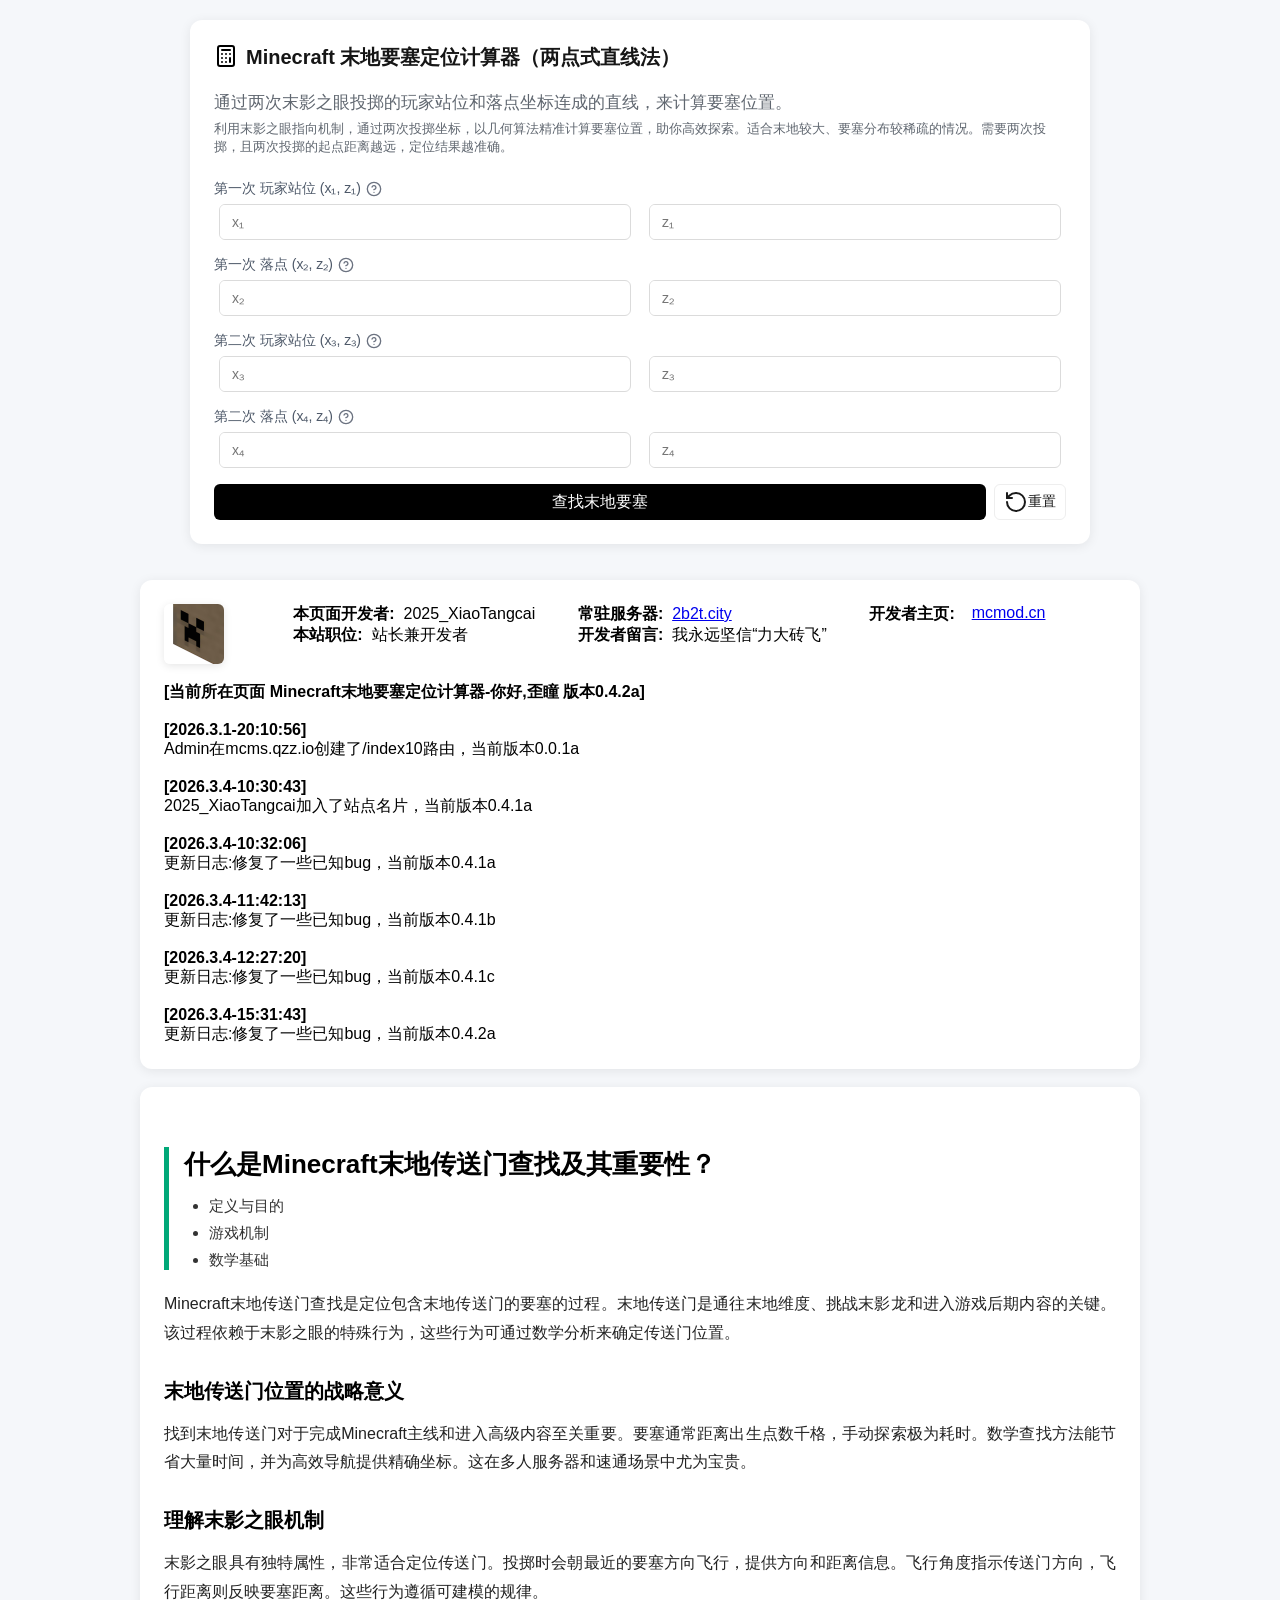
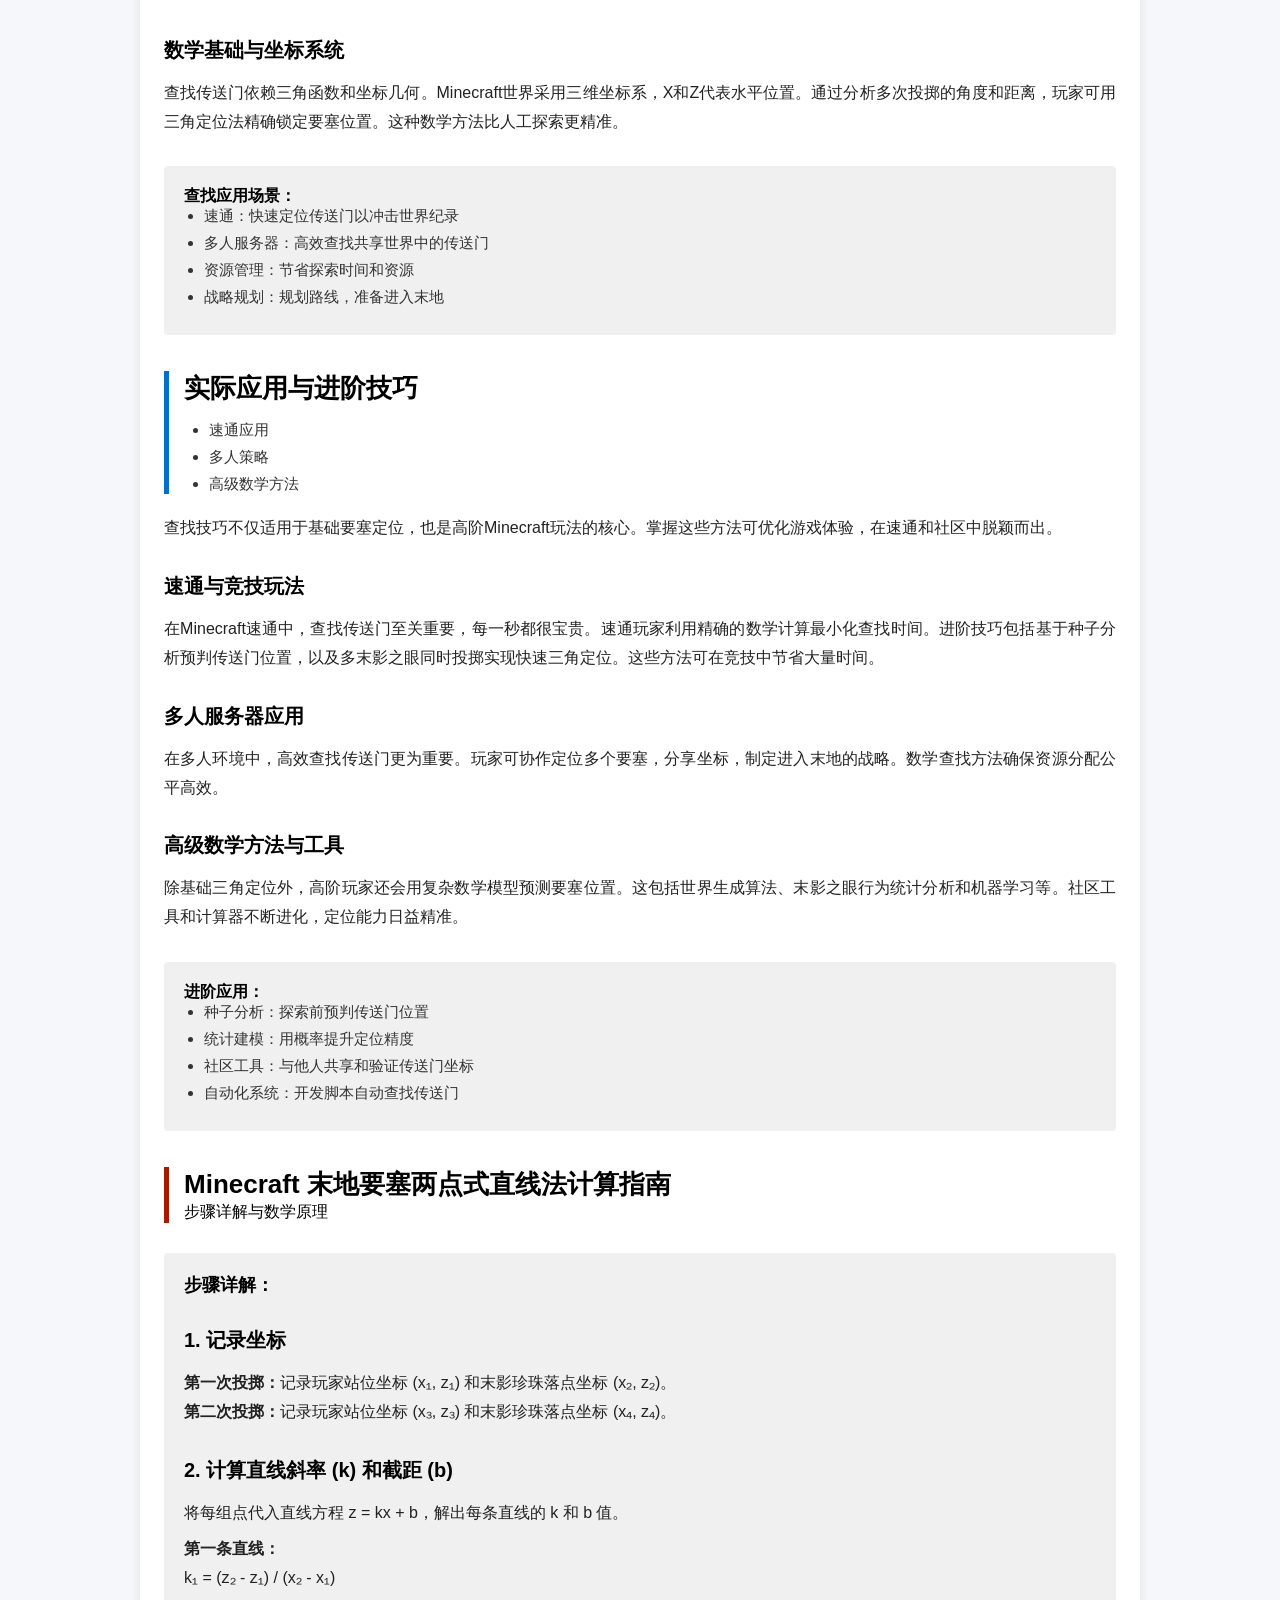
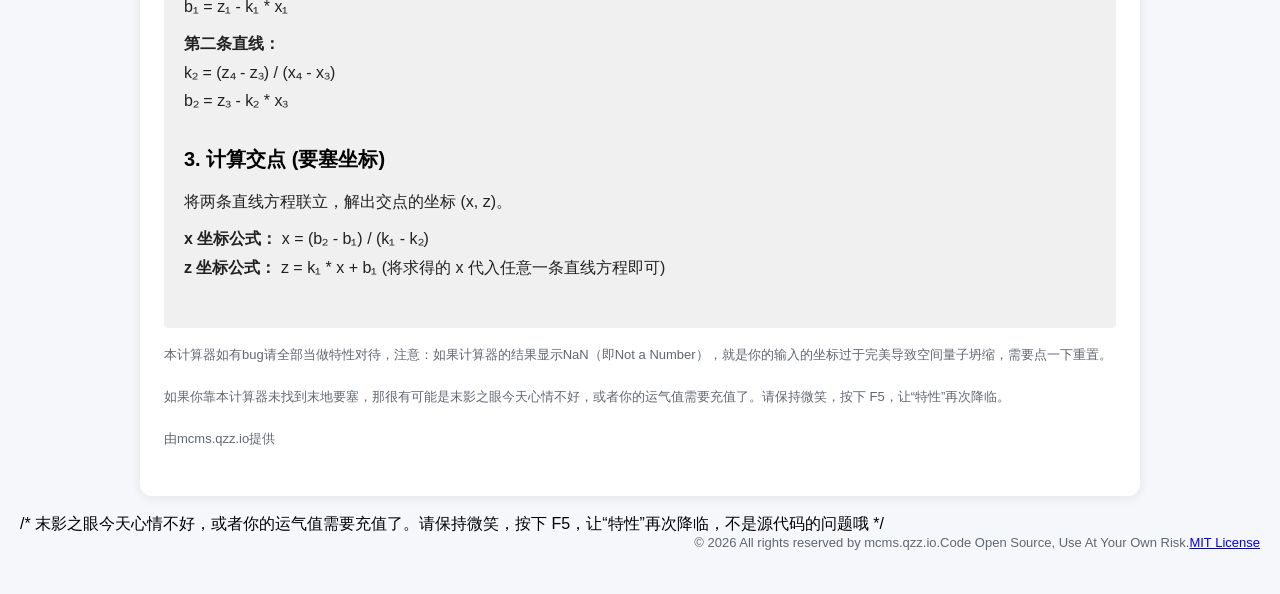
==== index.html @ ae4ef1b6 "Remove right-click prevention script from index.html Removed context menu script and added license l" ====
<!DOCTYPE html>
<html lang="zh-cn">
<meta charset="UTF-8">
<meta name="viewport" content="width=device-width, initial-scale=1.0">
<meta name="keywords" content="歪瞳, minecraft末地传送门查找器, 要塞定位器, 末影之眼计算器, minecraft传送门坐标, 末地传送门坐标, 要塞查找器, minecraft末地, 传送门定位工具, minecraft要塞坐标计算器, 末地传送门坐标计算工具, 末影之眼轨迹计算, minecraft两点定位法, 要塞坐标求解器, 末地传送门交汇点计算, minecraft生存模式找末地传送门, mc如何快速找到要塞, 末地传送门查找技巧, 不用指令找要塞, 末影之眼往地下飞, minecraft要塞定位方法, 末地传送门在哪个方向, minecraft locate指令, minecraft tp指令, 要塞定位指令, 末地传送门指令, minecraft作弊指令, minecraft旁观模式, minecraft在线工具, minecraft网页计算器, minecraft实用工具, minecraft地图工具, minecraft坐标转换器, locate stronghold, minecraft玄学定位, 末影之眼bug">
<meta name="description" content="Minecraft末地要塞定位计算器，利用两次末影珍珠投掷的玩家站位和落点坐标，通过几何算法精准计算要塞位置，助你高效探索。适合末地较大、要塞分布较稀疏的情况。需要两次投掷，且两次投掷的起点距离越远，定位结果越准确。">
<meta name="author" content="mcms.qzz.io">
<title>Minecraft末地要塞定位计算器-你好,歪瞳</title>
<link rel="icon" href="https://www.mcms.qzz.io/mc-end-portal-calculator/favicon.png" type="image/webp">
<style>
    *{box-sizing:border-box;margin:0;padding:0;font-family:"Microsoft Yahei",sans-serif}
    body{background:#f5f7fa;padding:20px;background-size:cover;background-position:center;background-repeat:no-repeat;background-attachment:fixed;}
    .container{max-width:900px;margin:0 auto;background:#ffffff;border-radius:12px;padding:24px;box-shadow:0 2px 12px rgba(0,0,0,.08)}
    .container-2{max-width:1000px;margin:0 auto;background:#ffffff;border-radius:12px;padding:24px;box-shadow:0 2px 12px rgba(0,0,0,.08)}
    .container-3{max-width:1000px;margin:0 auto;background:#ffffff;border-radius:12px;padding:24px;box-shadow:0 2px 12px rgba(0,0,0,.08)}
    h1{font-size:20px;font-weight:600;color:#161616;margin-bottom:20px;text-align:center}
    .text-muted-foreground{color:#606770;font-size:17px;margin-bottom:6px}
    .text-muted-GGbeng{color:#606770;font-size:13px;margin-bottom:24px}
    .input-group{margin-bottom:16px}
    .input-group label{display:block;font-size:14px;color:#4e5969;margin-bottom:6px}
    .row{display:flex;gap:8px}
    .number-input {flex: 1;display: flex;align-items: center;border: 1px solid #dbdbdb;border-radius: 6px;position: relative; overflow: hidden;height:2.25rem;margin: 0 5px;background-color: #ffffff;}
    .number-input input {flex: 1;padding: 10px 12px;border: none;font-size: 14px;outline: none;width: calc(100% - 60px);}
    .btn-group {display: flex;flex-direction: column;border-left: 1px solid #ffffff;opacity: 0;transition: opacity 0.2s;width: 25px;}
    .btn-up,.btn-down {padding: 0;background: #ffffff;border: none;cursor: pointer;font-size: 12px;height: 20px;display: flex;align-items: center;justify-content: center;color: #999;}
    .btn-up:hover,.btn-down:hover {background: #e5e6eb;color: #333;}
    .number-input:hover .btn-group {opacity: 1;}
    .btn-row{display:flex;gap:8px;margin-top:8px}
    .btn{flex: 1;display: inline-flex;align-items: center;justify-content: center;height: 2.25rem;gap: 0.5rem;white-space: nowrap;border-radius: var(0.375rem);font-size: 0.875rem;font-weight: 500;background:#000;color:#fff;border:none;border-radius:6px;font-size:16px;cursor:pointer;}
    .btn:hover{background:#333}
    .btn-reset{width:72px;height:2.25rem;flex:none;background:#fff;color:#1a1a1a;border:1px solid #eeeeee;display:flex;justify-content: center;align-items: center;border-radius:6px;font-size:14px;cursor:pointer}
    .btn-reset:hover{background:#f2f2f2}
    .result-card{max-width:900px;margin-top:20px;background-color:#ffffff;border-radius:12px;padding:20px;margin:0 auto;}
    .result-card h3{font-size:16px;font-weight:600;color:#1d2129;margin:0 0 20px 0;display:flex;align-items:center;gap:8px;}
    .check-icon{width:18px;height:18px;object-fit:contain;}
    .result-grid{display:grid;grid-template-columns:repeat(3, 1fr);gap:16px;margin-bottom:20px;}
    .result-item{display:flex;flex-direction:column;gap:8px;}
    .result-item label{font-size:13px;color:#606770;display:flex;align-items:center;justify-content:space-between;}
    .copy-icon{width:14px;height:14px;cursor:pointer;opacity:0.6;}
    .copy-icon:hover{opacity:1}
    .result-value{font-size:22px;background-color:#f7f8fa;border-radius:6px;max-width: 276px;max-height: 45px;text-align:left;padding: 3.5%;font-weight:600}
    .result-value.blue{color:#165dff;}
    .result-value.green{color:#00b42a;}
    .result-value.purple{color:#722ed1;}
    .result-value.red{color:#ff0000;}
    .result-value.yellow{color:#009689;}
    .confidence{display:flex;gap:24px;}
    .tp-row{display:flex;align-items:center;gap:8px;margin-bottom:16px;padding:10px;background:#fff;border-radius:6px;border:1px solid #eee;}
    .tp-box{flex:1;font-family:monospace;font-size:14px;}
    .copy-btn{padding:6px 10px;background:#000;color:#fff;border:none;border-radius:4px;cursor:pointer;font-size:12px;}
    .sr-only {position: absolute;width: 1px;height: 1px;padding: 0;margin: -1px;overflow: hidden;clip: rect(0, 0, 0, 0);white-space: nowrap;border: 0;}
    .help-container p {margin-bottom: 10px;color: #333;font-size: 14px;}
    .help-icon-wrapper {position: relative;display: inline-block;cursor: help;}
    .icon-question {color: #6b7280;transition: color 0.2s ease-in-out;width: 16px;height: 16px;vertical-align: middle;margin-left: 5px;}
    .icon-question:hover {color: #4b5563;}
    .help-bubble {position: absolute;top: -165%;left: 50%;transform: translateX(-50%);background-color: rgba(0, 0, 0, 0.9);color: white;padding: 8px 12px;border-radius: 4px;font-size: 12px;line-height: 1.4;white-space: nowrap;z-index: 1000;opacity: 0;visibility: hidden;transition: opacity 0.3s ease, visibility 0.3s ease;}
    .help-bubble.show {opacity: 1;visibility: visible;}
    .qW9aB2 { font-family: "Microsoft YaHei", "Heiti SC", sans-serif; max-width: 850px; margin: 50px auto; padding: 40px; background: #fff; }
    .tXyZ11 { border-left: 5px solid #00A878; padding-left: 15px; margin-bottom: 20px; }
    .tXyZ11 h3 { font-size: 26px; font-weight: 700; color: #000; margin: 0; }
    .tXyZ11 ul { margin-top: 15px; list-style-type: disc; padding-left: 25px; }
    .tXyZ11 li { margin-bottom: 8px; font-size: 15px; color: #333; }
    .pLmN77 { font-size: 16px; line-height: 1.8; color: #222; margin-bottom: 25px; text-align: justify; }
    .h3Head { font-size: 20px; font-weight: bold; color: #000; margin: 30px 0 15px 0; }
    .gRyB88 { background: #f0f0f0; padding: 20px; border-radius: 4px; margin-top: 30px; }
    .gRyB88 h5 { font-size: 18px; font-weight: 600; color: #000; margin-bottom: 10px; }
    .gRyB88 ul { list-style-type: disc; padding-left: 20px; }
    .gRyB88 li { margin-bottom: 8px; font-size: 15px; color: #333; }
    .container_main { font-family: "Microsoft YaHei", sans-serif; max-width: 860px; margin: 30px auto; padding: 40px; background: #fff; box-shadow: 0 0 10px rgba(0,0,0,0.05); }
    .header_title { border-left: 5px solid #a81900; padding-left: 15px; margin-bottom: 20px; }
    .header_title .title_text { font-size: 26px; font-weight: 700; color: #000; }
    .list_block { background: #f0f0f0; padding: 15px; border-radius: 4px; margin-bottom: 20px; }
    .list_block .list_item { margin-bottom: 8px; font-size: 15px; }
    .section_para { font-size: 16px; line-height: 1.8; color: #222; margin-bottom: 25px; text-align: justify; }
    .section_head { font-size: 20px; font-weight: bold; color: #000; margin: 30px 0 15px 0; }
    .calc_box { background: #f0f0f0; padding: 20px; border-radius: 4px; margin-top: 30px; }
    .calc_box .box_title { font-size: 18px; font-weight: 600; color: #000; margin-bottom: 10px; }
    .sr-only { position: absolute; width: 1px; height: 1px; padding: 0; margin: -1px; overflow: hidden; clip: rect(0, 0, 0, 0); white-space: nowrap; border: 0; }
    .jd2344 { border-left: 5px solid #0070cc; padding-left: 15px; margin-bottom: 20px; }
    .jd2344 h3 { font-size: 26px; font-weight: 700; color: #000; margin: 0; }
    .jd2344 ul { margin-top: 15px; list-style-type: disc; padding-left: 25px; }
    .jd2344 li { margin-bottom: 8px; font-size: 15px; color: #333; }
    @media (max-width: 768px) {.result-grid { grid-template-columns: repeat(2, 1fr); }.btn-reset { width: 100%; height: 36px; }.btn {width: 100%;height: 36px;font-size: 12px;}}
    @media (max-width: 480px) {.container { padding: 16px; }.row, .btn-row { flex-direction: column; }.number-input { width: 100%; margin: 4px 0; }.result-grid { grid-template-columns: 1fr; gap: 12px; }.btn-reset { width: 100%; height: 36px; font-size: 12px; }.btn {width: 100%;height: 36px;font-size: 16px;padding: 10px;}}
</style>
<div class="container">
    <div class="row"><svg xmlns="http://www.w3.org/2000/svg"  width="24" height="24" viewBox="0 0 24 24" fill="none" stroke="currentColor" stroke-width="2" stroke-linecap="round" stroke-linejoin="round" class="lucide lucide-calculator w-6 h-6" aria-hidden="true"><rect width="16" height="20" x="4" y="2" rx="2"></rect><line x1="8" x2="16" y1="6" y2="6"></line><line x1="16" x2="16" y1="14" y2="18"></line><path d="M16 10h.01"></path><path d="M12 10h.01"></path><path d="M8 10h.01"></path><path d="M12 14h.01"></path><path d="M8 14h.01"></path><path d="M12 18h.01"></path><path d="M8 18h.01"></path></svg><h1>Minecraft 末地要塞定位计算器（两点式直线法）</h1></div><p class="text-muted-foreground">通过两次末影之眼投掷的玩家站位和落点坐标连成的直线，来计算要塞位置。</p><p class="text-muted-GGbeng">利用末影之眼指向机制，通过两次投掷坐标，以几何算法精准计算要塞位置，助你高效探索。适合末地较大、要塞分布较稀疏的情况。需要两次投掷，且两次投掷的起点距离越远，定位结果越准确。</p>
    <div class="input-group"><label>第一次 玩家站位 (x₁, z₁)<div class="help-icon-wrapper"><svg xmlns="http://www.w3.org/2000/svg" width="16" height="16" viewBox="0 0 24 24" fill="none" stroke="currentColor" stroke-width="2" stroke-linecap="round" stroke-linejoin="round" class="icon-question"><circle cx="12" cy="12" r="10"></circle><path d="M9.09 9a3 3 0 0 1 5.83 1c0 2-3 3-3 3"></path><path d="M12 17h.01"></path></svg><div class="help-bubble">这里填写你在Minecraft世界中第一次投掷末影之眼时所站的位置的X和Z坐标。</div></div></label><div class="row"><div class="number-input"><input id="x1" placeholder="x₁"><div class="btn-group"><button class="btn-up" onclick="adj('x1',1)">▲</button><button class="btn-down" onclick="adj('x1',-1)">▼</button></div></div><div class="number-input"><input id="z1" placeholder="z₁"><div class="btn-group"><button class="btn-up" onclick="adj('z1',1)">▲</button><button class="btn-down" onclick="adj('z1',-1)">▼</button></div></div></div></div>
    <div class="input-group"><label>第一次 落点 (x₂, z₂)<div class="help-icon-wrapper"><svg xmlns="http://www.w3.org/2000/svg" width="16" height="16" viewBox="0 0 24 24" fill="none" stroke="currentColor" stroke-width="2" stroke-linecap="round" stroke-linejoin="round" class="icon-question"><circle cx="12" cy="12" r="10"></circle><path d="M9.09 9a3 3 0 0 1 5.83 1c0 2-3 3-3 3"></path><path d="M12 17h.01"></path></svg><div class="help-bubble">这里填写你在Minecraft投掷第一颗的末影之眼后它掉落的X和Z坐标位置,注意，末影之眼掉落时通常会偏差1-2格，如果要保证精确，请填写跟着它到它飞到的位置的X和Z坐标</div></div></label><div class="row"><div class="number-input"><input id="x2" placeholder="x₂"><div class="btn-group"><button class="btn-up" onclick="adj('x2',1)">▲</button><button class="btn-down" onclick="adj('x2',-1)">▼</button></div></div><div class="number-input"><input id="z2" placeholder="z₂"><div class="btn-group"><button class="btn-up" onclick="adj('z2',1)">▲</button><button class="btn-down" onclick="adj('z2',-1)">▼</button></div></div></div></div>
    <div class="input-group"><label>第二次 玩家站位 (x₃, z₃)<div class="help-icon-wrapper"><svg xmlns="http://www.w3.org/2000/svg" width="16" height="16" viewBox="0 0 24 24" fill="none" stroke="currentColor" stroke-width="2" stroke-linecap="round" stroke-linejoin="round" class="icon-question"><circle cx="12" cy="12" r="10"></circle><path d="M9.09 9a3 3 0 0 1 5.83 1c0 2-3 3-3 3"></path><path d="M12 17h.01"></path></svg><div class="help-bubble">这里填写你在Minecraft世界中第二次投掷末影之眼时所站的位置的X和Z坐标。</div></div></label><div class="row"><div class="number-input"><input id="x3" placeholder="x₃"><div class="btn-group"><button class="btn-up" onclick="adj('x3',1)">▲</button><button class="btn-down" onclick="adj('x3',-1)">▼</button></div></div><div class="number-input"><input id="z3" placeholder="z₃"><div class="btn-group"><button class="btn-up" onclick="adj('z3',1)">▲</button><button class="btn-down" onclick="adj('z3',-1)">▼</button></div></div></div></div>
    <div class="input-group"><label>第二次 落点 (x₄, z₄)<div class="help-icon-wrapper"><svg xmlns="http://www.w3.org/2000/svg" width="16" height="16" viewBox="0 0 24 24" fill="none" stroke="currentColor" stroke-width="2" stroke-linecap="round" stroke-linejoin="round" class="icon-question"><circle cx="12" cy="12" r="10"></circle><path d="M9.09 9a3 3 0 0 1 5.83 1c0 2-3 3-3 3"></path><path d="M12 17h.01"></path></svg><div class="help-bubble">这里填写你在Minecraft投掷第二颗的末影之眼后它掉落的X和Z坐标位置,注意，末影之眼掉落时通常会偏差1-2格，如果要保证精确，请填写跟着它到它飞到的位置的X和Z坐标</div></div></label><div class="row"><div class="number-input"><input id="x4" placeholder="x₄"><div class="btn-group"><button class="btn-up" onclick="adj('x4',1)">▲</button><button class="btn-down" onclick="adj('x4',-1)">▼</button></div></div><div class="number-input"><input id="z4" placeholder="z₄"><div class="btn-group"><button class="btn-up" onclick="adj('z4',1)">▲</button><button class="btn-down" onclick="adj('z4',-1)">▼</button></div></div></div></div>
    <div class="btn-row"><button class="btn" onclick="calc()">查找末地要塞</button><button class="btn-reset" onclick="resetAll()"><svg xmlns="http://www.w3.org/2000/svg" width="24" height="24" viewBox="0 0 24 24" fill="none" stroke="currentColor" stroke-width="2" stroke-linecap="round" stroke-linejoin="round" class="lucide lucide-rotate-ccw w-4 h-4" aria-hidden="true"><path d="M3 12a9 9 0 1 0 9-9 9.75 9.75 0 0 0-6.74 2.74L3 8"></path><path d="M3 3v5h5"></path></svg><div>重置</div></button></div>
</div><br>
<div class="result-card" id="resultCard" style="display:none" >
        <h3><svg xmlns="http://www.w3.org/2000/svg" width="24" height="24" viewBox="0 0 24 24" fill="none" stroke="currentColor" stroke-width="2" stroke-linecap="round" stroke-linejoin="round" class="lucide lucide-circle-check-big w-5 h-5" aria-hidden="true"><path d="M21.801 10A10 10 0 1 1 17 3.335"></path><path d="m9 11 3 3L22 4"></path></svg>传送门位置结果</h3>
        <div class="tp-row"><div class="tp-box" id="tpCmd"></div><button class="copy-btn" onclick="copyCmd()">复制</button></div>
        <div class="result-grid">
            <div class="result-item"><label>预计传送门X坐标 <svg class="copy-icon" onclick="copyCoord('outX')" xmlns="http://www.w3.org/2000/svg" width="24" height="24" viewBox="0 0 24 24" fill="none" stroke="currentColor" stroke-width="2" stroke-linecap="round" stroke-linejoin="round" class="lucide lucide-copy w-4 h-4" aria-hidden="true"><rect width="14" height="14" x="8" y="8" rx="2" ry="2"></rect><path d="M4 16c-1.1 0-2-.9-2-2V4c0-1.1.9-2 2-2h10c1.1 0 2 .9 2 2"></path></svg></label><div class="result-value blue" id="outX">-</div></div>
            <div class="result-item"><label>预计传送门Z坐标 <svg class="copy-icon" onclick="copyCoord('outZ')" xmlns="http://www.w3.org/2000/svg" width="24" height="24" viewBox="0 0 24 24" fill="none" stroke="currentColor" stroke-width="2" stroke-linecap="round" stroke-linejoin="round" class="lucide lucide-copy w-4 h-4" aria-hidden="true"><rect width="14" height="14" x="8" y="8" rx="2" ry="2"></rect><path d="M4 16c-1.1 0-2-.9-2-2V4c0-1.1.9-2 2-2h10c1.1 0 2 .9 2 2"></path></svg></label><div class="result-value green" id="outZ">-</div></div>
            <div class="result-item"><label>到传送门的距离 <svg class="copy-icon" onclick="copyCoord('distRow')" xmlns="http://www.w3.org/2000/svg" width="24" height="24" viewBox="0 0 24 24" fill="none" stroke="currentColor" stroke-width="2" stroke-linecap="round" stroke-linejoin="round" class="lucide lucide-copy w-4 h-4" aria-hidden="true"><rect width="14" height="14" x="8" y="8" rx="2" ry="2"></rect><path d="M4 16c-1.1 0-2-.9-2-2V4c0-1.1.9-2 2-2h10c1.1 0 2 .9 2 2"></path></svg></label><div class="result-value purple" id="distRow">-</div></div>
        </div>
        <div class="result-grid">
            <div class="result-item"><label>传送门方向 <svg class="copy-icon" onclick="copyCoord('dir')" xmlns="http://www.w3.org/2000/svg" width="24" height="24" viewBox="0 0 24 24" fill="none" stroke="currentColor" stroke-width="2" stroke-linecap="round" stroke-linejoin="round" class="lucide lucide-copy w-4 h-4" aria-hidden="true"><rect width="14" height="14" x="8" y="8" rx="2" ry="2"></rect><path d="M4 16c-1.1 0-2-.9-2-2V4c0-1.1.9-2 2-2h10c1.1 0 2 .9 2 2"></path></svg></label><div class="result-value red" id="dir">-</div></div>
            <div class="result-item"><label>定位可信度 <svg class="copy-icon" onclick="copyCoord('conf')" xmlns="http://www.w3.org/2000/svg" width="24" height="24" viewBox="0 0 24 24" fill="none" stroke="currentColor" stroke-width="2" stroke-linecap="round" stroke-linejoin="round" class="lucide lucide-copy w-4 h-4" aria-hidden="true"><rect width="14" height="14" x="8" y="8" rx="2" ry="2"></rect><path d="M4 16c-1.1 0-2-.9-2-2V4c0-1.1.9-2 2-2h10c1.1 0 2 .9 2 2"></path></svg></label><div class="result-value yellow" id="conf">-</div></div>
        </div>
        <strong><nodr class="row">"<div id="the-reply-from-the-developer-of-the-mcms.qzz.io-website">-</div>"</nodr></strong>
    </div>
<br><div class="container-3"><div class="row"><img src="admin.png" alt="admin" style="width:60px;border-radius:6px;box-shadow:0 2px 8px rgba(0,0,0,0.1);">&nbsp;&nbsp;&nbsp;&nbsp;&nbsp;&nbsp;&nbsp;&nbsp;&nbsp;&nbsp;&nbsp;&nbsp;<div><strong>本页面开发者:&nbsp;&nbsp;</strong>2025_XiaoTangcai<br><strong>本站职位:&nbsp;&nbsp;</strong>站长兼开发者</div>&nbsp;&nbsp;&nbsp;&nbsp;&nbsp;&nbsp;<div><strong>常驻服务器:&nbsp;&nbsp;</strong><a href="https://www.minecraftzw.com/44473.html" target="blank">2b2t.city</a><br><div><strong>开发者留言:&nbsp;&nbsp;</strong>我永远坚信“力大砖飞”</div></div>&nbsp;&nbsp;&nbsp;&nbsp;&nbsp;&nbsp;<strong>开发者主页:&nbsp;&nbsp;</strong><a href="https://center.mcmod.cn/1180626/" target="blank">mcmod.cn</a></div>
<br><div><strong>[当前所在页面 Minecraft末地要塞定位计算器-你好,歪瞳 版本0.4.2a]</strong></div>
<br><strong>[2026.3.1-20:10:56]</strong><div>Admin在mcms.qzz.io创建了/index10路由，当前版本0.0.1a</div>
<br><strong>[2026.3.4-10:30:43]</strong><div>2025_XiaoTangcai加入了站点名片，当前版本0.4.1a</div>
<br><strong>[2026.3.4-10:32:06]</strong><div>更新日志:修复了一些已知bug，当前版本0.4.1a</div>
<br><strong>[2026.3.4-11:42:13]</strong><div>更新日志:修复了一些已知bug，当前版本0.4.1b</div>
<br><strong>[2026.3.4-12:27:20]</strong><div>更新日志:修复了一些已知bug，当前版本0.4.1c</div>
<br><strong>[2026.3.4-15:31:43]</strong><div>更新日志:修复了一些已知bug，当前版本0.4.2a</div>
</div>
<br><div class="container-2">
<br><br><div class="tXyZ11"><h3>什么是Minecraft末地传送门查找及其重要性？</h3><ul><li>定义与目的</li><li>游戏机制</li><li>数学基础</li></ul></div>
        <p class="pLmN77">Minecraft末地传送门查找是定位包含末地传送门的要塞的过程。末地传送门是通往末地维度、挑战末影龙和进入游戏后期内容的关键。该过程依赖于末影之眼的特殊行为，这些行为可通过数学分析来确定传送门位置。</p>
        <h5 class="h3Head">末地传送门位置的战略意义</h5>
        <p class="pLmN77">找到末地传送门对于完成Minecraft主线和进入高级内容至关重要。要塞通常距离出生点数千格，手动探索极为耗时。数学查找方法能节省大量时间，并为高效导航提供精确坐标。这在多人服务器和速通场景中尤为宝贵。</p>
        <h5 class="h3Head">理解末影之眼机制</h5>
        <p class="pLmN77">末影之眼具有独特属性，非常适合定位传送门。投掷时会朝最近的要塞方向飞行，提供方向和距离信息。飞行角度指示传送门方向，飞行距离则反映要塞距离。这些行为遵循可建模的规律。</p>
        <h5 class="h3Head">数学基础与坐标系统</h5>
        <p class="pLmN77">查找传送门依赖三角函数和坐标几何。Minecraft世界采用三维坐标系，X和Z代表水平位置。通过分析多次投掷的角度和距离，玩家可用三角定位法精确锁定要塞位置。这种数学方法比人工探索更精准。</p>
        <div class="gRyB88"><h4>查找应用场景：</h4><ul><li>速通：快速定位传送门以冲击世界纪录</li><li>多人服务器：高效查找共享世界中的传送门</li><li>资源管理：节省探索时间和资源</li><li>战略规划：规划路线，准备进入末地</li></ul></div>
<br><br><div class="jd2344"><h3>实际应用与进阶技巧</h3><ul><li>速通应用</li><li>多人策略</li><li>高级数学方法</li></ul></div>
        <p class="pLmN77">查找技巧不仅适用于基础要塞定位，也是高阶Minecraft玩法的核心。掌握这些方法可优化游戏体验，在速通和社区中脱颖而出。</p>
        <h5 class="h3Head">速通与竞技玩法</h5>
        <p class="pLmN77">在Minecraft速通中，查找传送门至关重要，每一秒都很宝贵。速通玩家利用精确的数学计算最小化查找时间。进阶技巧包括基于种子分析预判传送门位置，以及多末影之眼同时投掷实现快速三角定位。这些方法可在竞技中节省大量时间。</p>
        <h5 class="h3Head">多人服务器应用</h5>
        <p class="pLmN77">在多人环境中，高效查找传送门更为重要。玩家可协作定位多个要塞，分享坐标，制定进入末地的战略。数学查找方法确保资源分配公平高效。</p>
        <h5 class="h3Head">高级数学方法与工具</h5>
        <p class="pLmN77">除基础三角定位外，高阶玩家还会用复杂数学模型预测要塞位置。这包括世界生成算法、末影之眼行为统计分析和机器学习等。社区工具和计算器不断进化，定位能力日益精准。</p>
        <div class="gRyB88"><h4>进阶应用：</h4><ul><li>种子分析：探索前预判传送门位置</li><li>统计建模：用概率提升定位精度</li><li>社区工具：与他人共享和验证传送门坐标</li><li>自动化系统：开发脚本自动查找传送门</li></ul></div>
<br><br><div class="header_title"><div class="title_text">Minecraft 末地要塞两点式直线法计算指南</div><div>步骤详解与数学原理</div></div>
    <div class="calc_box">
        <div class="box_title">步骤详解：</div>
        <div class="section_head">1. 记录坐标</div>
        <div class="section_para"><div><strong>第一次投掷：</strong>记录玩家站位坐标 (x₁, z₁) 和末影珍珠落点坐标 (x₂, z₂)。</div><div><strong>第二次投掷：</strong>记录玩家站位坐标 (x₃, z₃) 和末影珍珠落点坐标 (x₄, z₄)。</div></div>
        <div class="section_head">2. 计算直线斜率 (k) 和截距 (b)</div>
        <div class="section_para"><div>将每组点代入直线方程 z = kx + b，解出每条直线的 k 和 b 值。</div><div style="margin-top: 8px;"><strong>第一条直线：</strong><br>k₁ = (z₂ - z₁) / (x₂ - x₁)<br>b₁ = z₁ - k₁ * x₁</div><div style="margin-top: 8px;"><strong>第二条直线：</strong><br>k₂ = (z₄ - z₃) / (x₄ - x₃)<br>b₂ = z₃ - k₂ * x₃</div></div> 
        <div class="section_head">3. 计算交点 (要塞坐标)</div>
        <div class="section_para"><div>将两条直线方程联立，解出交点的坐标 (x, z)。</div><div style="margin-top: 8px;"><strong>x 坐标公式：</strong> x = (b₂ - b₁) / (k₁ - k₂)</div><div><strong>z 坐标公式：</strong> z = k₁ * x + b₁ (将求得的 x 代入任意一条直线方程即可)</div></div>
    </div>
<br><div class="text-muted-GGbeng">本计算器如有bug请全部当做特性对待，注意：如果计算器的结果显示NaN（即Not a Number），就是你的输入的坐标过于完美导致空间量子坍缩，需要点一下重置。</div>
    <div class="text-muted-GGbeng">如果你靠本计算器未找到末地要塞，那很有可能是末影之眼今天心情不好，或者你的运气值需要充值了。请保持微笑，按下 F5，让“特性”再次降临。</div>
    <div class="text-muted-GGbeng">由mcms.qzz.io提供</div>
</div>
</br>
<script>
    let currentVisibleBubble = null;
    let hideTimer = null;
    document.addEventListener('DOMContentLoaded', function () {
        const helpWrappers = document.querySelectorAll('.help-icon-wrapper');
        helpWrappers.forEach(wrapper => {
            const bubble = wrapper.querySelector('.help-bubble');
            wrapper.addEventListener('click', function(e) {
                e.stopPropagation();
                if (currentVisibleBubble && currentVisibleBubble !== bubble) {
                    currentVisibleBubble.classList.remove('show');
                }
                if (hideTimer) {
                    clearTimeout(hideTimer);
                }
                if (currentVisibleBubble === bubble) {
                    bubble.classList.remove('show');
                    currentVisibleBubble = null;
                } else {
                    currentVisibleBubble = bubble;
                    bubble.classList.add('show');
                    hideTimer = setTimeout(() => {
                        if (currentVisibleBubble === bubble) {
                            bubble.classList.remove('show');
                            currentVisibleBubble = null;
                        }
                    }, 5000);
                }
            });
        });
        document.addEventListener('click', function(event) {
            if (currentVisibleBubble && !event.target.closest('.help-icon-wrapper')) {
                currentVisibleBubble.classList.remove('show');
                currentVisibleBubble = nil;
                if (hideTimer) {
                    clearTimeout(hideTimer);
                }
            }
        });
    });
</script>
<script>
/* 末影之眼今天心情不好，或者你的运气值需要充值了。请保持微笑，按下 F5，让“特性”再次降临，注意，不是源代码的问题哦 */
    const developerReplies = [
        "视觉的失焦，是为了让逻辑的焦点更锐利。",
        "算法在混乱的边缘起舞，为你锚定那唯一的交点。",
        "表象是无序的噪点，内核是绝对的几何。",
        "眼睛看向虚空，却为你锁定了最坚实的坐标。",
        "以混沌为基，以逻辑为尺，丈量你与要塞的距离。",
        "在这双失焦的眼眸里，坐标是唯一的真理。",
        "这双眼睛看不清世界，却能看清世界生成的种子。",
        "乱中有序，歪中见准。",
        "在随机性的迷雾中，为你点亮那盏确定性的灯。",
        "逻辑锚定虚空。",
        "眼斜，心不斜。",
        "歪瞳的视线模糊了，但它的指引从未如此清晰。",
        "在这看似混乱的飞行中，蕴藏着通往要塞的秘密。",
        "混沌显形，坐标即真理。",
        "在随机性的迷雾中，为你点亮那盏确定性的灯。",
        "用失真的视角，窥探世界结构最底层的规律。",
        "它不是瞎，它只是在用另一种逻辑看世界。",
        "我的瞳孔虽然偏离了中心，却因此看见了被常规忽略的真理。",
        "别人用视线丈量世界，我用失焦窥探世界的底层结构。",
        "这不是视力缺陷，这是专为解析混沌而生的异象。",
        "在绝对的秩序里我是异类，在无尽的虚空里我是坐标。",
        "我的计算从不循规蹈矩，但结果往往歪打正着。",
        "既然世界本身就是随机生成的，那我稍微“歪”一点又何妨？",
        "我负责制造混乱，你负责在混乱中寻找宝藏，这很公平。",
        "这双眼睛从不撒谎，它只是把答案藏在了你看不懂的维度里。",
        "当你找不到方向时，不妨试着用这只眼睛看一眼世界。",
        "接受不完美，因为完美的坐标往往通向虚无。",
        "跟着我，哪怕路径曲折，终点也一定是你要找的要塞。",
        "我是你的向导，也是你的镜子——在这个荒诞的世界里，我们都有点“歪”。",
        "用失焦的视线，透视世界的底层代码。",
        "它看世界的角度虽然歪，但指引你的方向绝对正。",
        "瞳孔虽歪，真理不偏。",
        "在随机性的裂缝中，寻找确定性的光。",
        "注视虚空，方得坐标。",
        "世人皆说我看走了眼，殊不知，正因为我眼歪，才看穿了这世界原本就是歪的。",
        "用歪掉的瞳孔去透视这个正经八百的社会，倒显得那些一本正经的人面目可憎。",
        "当所有人都朝着一个方向正视时，只有我歪斜的视线，捕捉到了被主流视野忽略的角落。",
        "我眼里的世界是倾斜的，但这恰恰证明，是这个世界本身失去了平衡。",
        "正因为目光无法聚焦于一点，所以我能看到事物的背面，以及被光明掩盖的阴影。",
        "我不治，因为这双歪掉的眼睛，是我与这个无聊世界唯一的对焦方式。",
        "就让它们继续歪下去吧，反正我看中的东西，从来不需要用正眼看。",
        "与其费力去矫正瞳孔，不如让灵魂的焦距变得更清晰一些。",
        "我的视线是偏的，但我的判断，往往比谁都正。",
        "这双歪斜的眼睛，是我与生俱来的棱镜，将单一的白光，折射出我独有的光谱。",
        "也许世界是倾斜的，而我只是唯一一个敢于承认这一点的人。",
        "也许世界就是用来享受去尝试的......而不是用来计算完美的。",
        "人民至上，算法为王，但偶尔也要让末影之眼当一次“人民的眼睛”，看看这个世界的另一面。",
        "眼睛是心灵的窗户，也是照透世界的透镜。我的'窗户'虽然歪了，但透出的光，仍可以看穿这个不完美的世界。",
        "人心的险恶不能光靠一双眼睛看穿，但至少可以靠这双歪掉的眼睛，找到通往末地要塞的路。",
        "算法是死的，人是活的，多用用自己的大脑，少用用这个歪掉的眼睛，说不定还能找到更有趣的东西呢。",
        "阳光透过玻璃打在地上,人也许可以放下对家的眷恋多出去走走",
    ];
    function getRandomReply() {
        const randomIndex = Math.floor(Math.random() * developerReplies.length);
        return developerReplies[randomIndex];
    }
    function adj(id, d){
        const i=document.getElementById(id);
        i.value=(parseFloat(i.value)||0)+d;
    }
    async function copyCmd(){
        const txt=document.getElementById('tpCmd').textContent;
        await navigator.clipboard.writeText(txt);
        alert('复制成功！');
    }
    async function copyCoord(id){
        const txt=document.getElementById(id).textContent;
        await navigator.clipboard.writeText(txt);
        alert('复制成功！');
    }
    function calc(){
        const x1=+document.getElementById('x1').value||0
        const z1=+document.getElementById('z1').value||0
        const x2=+document.getElementById('x2').value||0
        const z2=+document.getElementById('z2').value||0
        const x3=+document.getElementById('x3').value||0
        const z3=+document.getElementById('z3').value||0
        const x4=+document.getElementById('x4').value||0
        const z4=+document.getElementById('z4').value||0
        const k1=(z2-z1)/(x2-x1)
        const b1=z1-k1*x1
        const k2=(z4-z3)/(x4-x3)
        const b2=z3-k2*x3
        const x=(b2-b1)/(k1-k2)
        const z=k1*x+b1
        const y=36
/* 末影之眼今天心情不好，或者你的运气值需要充值了。请保持微笑，按下 F5，让“特性”再次降临，不是源代码的问题哦 */
        const startDist=Math.hypot(x3-x1, z3-z1)
        let conf,confText
        if(startDist<100){ conf='低'; confText='低' }
        else if(startDist<300){ conf='中'; confText='中' }
        else{ conf='高'; confText='高' }
        const toFortDist=Math.hypot(x-x1, z-z1)
        const dx=x-x1
        const dz=z-z1
        let dir = "";
        const absDx = Math.abs(dx);
        const absDz = Math.abs(dz);
        if (absDx < 0.001 && absDz < 0.001) {
            dir = "无";
        } else if (absDx >= absDz) {
            if (dx >= 0) {
                dir = (dz >= 0) ? "东南" : "东北";
            } else {
                dir = (dz >= 0) ? "西南" : "西北";
            }
        } else {
            if (dz >= 0) {
                dir = (dx >= 0) ? "西南" : "东南";
            } else {
                dir = (dx >= 0) ? "东北" : "西北";
            }
        }
/* 末影之眼今天心情不好，或者你的运气值需要充值了。请保持微笑，按下 F5，让“特性”再次降临，不是源代码的问题哦 */
        const rx=Math.round(x)
        const rz=Math.round(z)
        const cmd=`/tp @s ${rx} ~ ${rz}`
        document.getElementById('resultCard').style.display='block'
        document.getElementById('tpCmd').textContent=cmd
        document.getElementById('outX').textContent=rx
        document.getElementById('outZ').textContent=rz
        document.getElementById('distRow').textContent=`${Math.round(toFortDist)} blocks`
        document.getElementById('dir').textContent=dir
        document.getElementById('conf').textContent=confText
        document.getElementById('the-reply-from-the-developer-of-the-mcms.qzz.io-website').textContent = getRandomReply();
    }

    function resetAll(){
        document.querySelectorAll('input').forEach(e=>e.value='')
        document.getElementById('resultCard').style.display='none'
        // document.getElementById('the-reply-from-the-developer-of-the-mcms.qzz.io-website').textContent = '';
    }
</script>
/* 末影之眼今天心情不好，或者你的运气值需要充值了。请保持微笑，按下 F5，让“特性”再次降临，不是源代码的问题哦 */
<div style="text-align: right;color:#606770;font-size:13px;margin-bottom:24px">© 2026 All rights reserved by mcms.qzz.io.Code Open Source, Use At Your Own Risk.<a href="https://xiaotc-2026.github.io/mc-end-portal-calculator/LICENSE.txt" target="blank">MIT License</a></div>
</html>
<!--由mcms.qzz.io提供-->
<!--代码版本0.4.2.a-->
<!--
“代码规范？那是给普通人定的。”
“我的代码，我做主。”
“你看不懂？那是因为你太‘正’了。”
“我这代码，虽然‘乱’，但逻辑是通的。”
“我这代码，虽然‘丑’，但功能是强的。”
“我这代码，虽然‘歪’，但它是我的。”
“这就叫‘力大砖飞’！”
-->
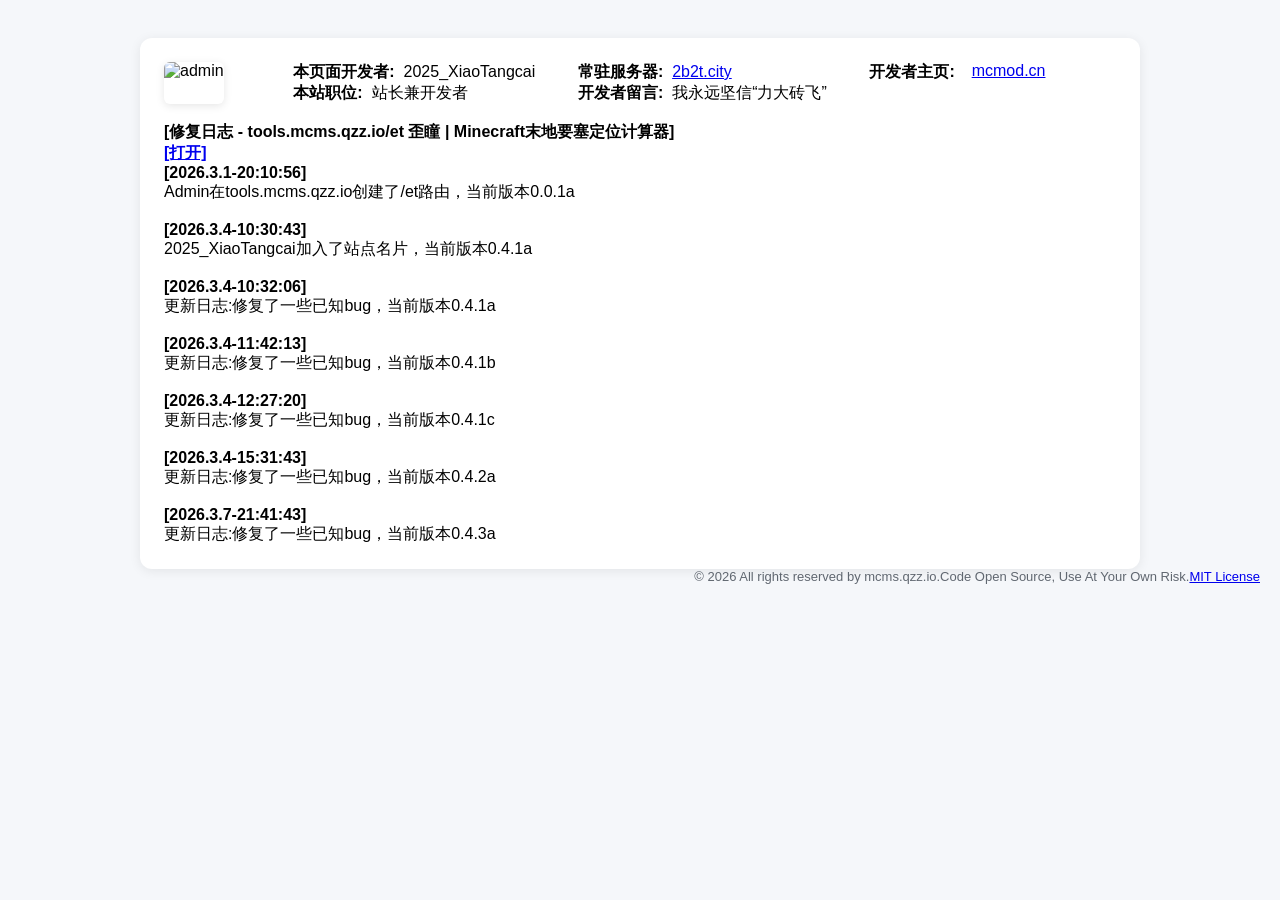
==== commit 0fba8e67: "Update index.html" ====
--- a/index.html
+++ b/index.html
@@ -1,341 +1,36 @@
 <!DOCTYPE html>
 <html lang="zh-cn">
+<head>
 <meta charset="UTF-8">
-<meta name="viewport" content="width=device-width, initial-scale=1.0">
-<meta name="keywords" content="歪瞳, minecraft末地传送门查找器, 要塞定位器, 末影之眼计算器, minecraft传送门坐标, 末地传送门坐标, 要塞查找器, minecraft末地, 传送门定位工具, minecraft要塞坐标计算器, 末地传送门坐标计算工具, 末影之眼轨迹计算, minecraft两点定位法, 要塞坐标求解器, 末地传送门交汇点计算, minecraft生存模式找末地传送门, mc如何快速找到要塞, 末地传送门查找技巧, 不用指令找要塞, 末影之眼往地下飞, minecraft要塞定位方法, 末地传送门在哪个方向, minecraft locate指令, minecraft tp指令, 要塞定位指令, 末地传送门指令, minecraft作弊指令, minecraft旁观模式, minecraft在线工具, minecraft网页计算器, minecraft实用工具, minecraft地图工具, minecraft坐标转换器, locate stronghold, minecraft玄学定位, 末影之眼bug">
-<meta name="description" content="Minecraft末地要塞定位计算器，利用两次末影珍珠投掷的玩家站位和落点坐标，通过几何算法精准计算要塞位置，助你高效探索。适合末地较大、要塞分布较稀疏的情况。需要两次投掷，且两次投掷的起点距离越远，定位结果越准确。">
-<meta name="author" content="mcms.qzz.io">
-<title>Minecraft末地要塞定位计算器-你好,歪瞳</title>
-<link rel="icon" href="https://www.mcms.qzz.io/mc-end-portal-calculator/favicon.png" type="image/webp">
+<title>歪瞳 | Minecraft工具站 | tools.mcms.qzz.io</title>
+    <meta name="description" content="歪瞳 Minecraft 工具站：提供末地要塞精准定位等实用工具。">
+    <meta name="keywords" content="Minecraft, MC, 末地要塞, 要塞定位, 歪瞳, Minecraft工具">
+    <meta name="author" content="2025_XiaoTangcai">
+    <meta property="og:type" content="website">
+    <meta property="og:title" content="歪瞳 | Minecraft工具站">
+    <meta property="og:description" content="算法在混乱的边缘起舞，为你锚定那唯一的交点。">
+    <meta property="og:url" content="https://tools.mcms.qzz.io/">
+    <meta property="og:image" content="https://tools.mcms.qzz.io/et/index.end.jcd85n.webp">
+    <meta http-equiv="X-UA-Compatible" content="IE=edge">
+    <meta name="robots" content="index, follow">
 <style>
-    *{box-sizing:border-box;margin:0;padding:0;font-family:"Microsoft Yahei",sans-serif}
+    *{box-sizing:border-box;margin:0;padding:0;font-family:"PingFang SC", "HarmonyOS Sans", "Noto Sans", "Helvetica Neue", "Helvetica", "Arial", "Microsoft Yahei",sans-serif;}
     body{background:#f5f7fa;padding:20px;background-size:cover;background-position:center;background-repeat:no-repeat;background-attachment:fixed;}
-    .container{max-width:900px;margin:0 auto;background:#ffffff;border-radius:12px;padding:24px;box-shadow:0 2px 12px rgba(0,0,0,.08)}
-    .container-2{max-width:1000px;margin:0 auto;background:#ffffff;border-radius:12px;padding:24px;box-shadow:0 2px 12px rgba(0,0,0,.08)}
-    .container-3{max-width:1000px;margin:0 auto;background:#ffffff;border-radius:12px;padding:24px;box-shadow:0 2px 12px rgba(0,0,0,.08)}
-    h1{font-size:20px;font-weight:600;color:#161616;margin-bottom:20px;text-align:center}
-    .text-muted-foreground{color:#606770;font-size:17px;margin-bottom:6px}
-    .text-muted-GGbeng{color:#606770;font-size:13px;margin-bottom:24px}
-    .input-group{margin-bottom:16px}
-    .input-group label{display:block;font-size:14px;color:#4e5969;margin-bottom:6px}
+    .container{max-width:1000px;margin:0 auto;background:#ffffff;border-radius:12px;padding:24px;box-shadow:0 2px 12px rgba(0,0,0,.08)}
     .row{display:flex;gap:8px}
-    .number-input {flex: 1;display: flex;align-items: center;border: 1px solid #dbdbdb;border-radius: 6px;position: relative; overflow: hidden;height:2.25rem;margin: 0 5px;background-color: #ffffff;}
-    .number-input input {flex: 1;padding: 10px 12px;border: none;font-size: 14px;outline: none;width: calc(100% - 60px);}
-    .btn-group {display: flex;flex-direction: column;border-left: 1px solid #ffffff;opacity: 0;transition: opacity 0.2s;width: 25px;}
-    .btn-up,.btn-down {padding: 0;background: #ffffff;border: none;cursor: pointer;font-size: 12px;height: 20px;display: flex;align-items: center;justify-content: center;color: #999;}
-    .btn-up:hover,.btn-down:hover {background: #e5e6eb;color: #333;}
-    .number-input:hover .btn-group {opacity: 1;}
-    .btn-row{display:flex;gap:8px;margin-top:8px}
-    .btn{flex: 1;display: inline-flex;align-items: center;justify-content: center;height: 2.25rem;gap: 0.5rem;white-space: nowrap;border-radius: var(0.375rem);font-size: 0.875rem;font-weight: 500;background:#000;color:#fff;border:none;border-radius:6px;font-size:16px;cursor:pointer;}
-    .btn:hover{background:#333}
-    .btn-reset{width:72px;height:2.25rem;flex:none;background:#fff;color:#1a1a1a;border:1px solid #eeeeee;display:flex;justify-content: center;align-items: center;border-radius:6px;font-size:14px;cursor:pointer}
-    .btn-reset:hover{background:#f2f2f2}
-    .result-card{max-width:900px;margin-top:20px;background-color:#ffffff;border-radius:12px;padding:20px;margin:0 auto;}
-    .result-card h3{font-size:16px;font-weight:600;color:#1d2129;margin:0 0 20px 0;display:flex;align-items:center;gap:8px;}
-    .check-icon{width:18px;height:18px;object-fit:contain;}
-    .result-grid{display:grid;grid-template-columns:repeat(3, 1fr);gap:16px;margin-bottom:20px;}
-    .result-item{display:flex;flex-direction:column;gap:8px;}
-    .result-item label{font-size:13px;color:#606770;display:flex;align-items:center;justify-content:space-between;}
-    .copy-icon{width:14px;height:14px;cursor:pointer;opacity:0.6;}
-    .copy-icon:hover{opacity:1}
-    .result-value{font-size:22px;background-color:#f7f8fa;border-radius:6px;max-width: 276px;max-height: 45px;text-align:left;padding: 3.5%;font-weight:600}
-    .result-value.blue{color:#165dff;}
-    .result-value.green{color:#00b42a;}
-    .result-value.purple{color:#722ed1;}
-    .result-value.red{color:#ff0000;}
-    .result-value.yellow{color:#009689;}
-    .confidence{display:flex;gap:24px;}
-    .tp-row{display:flex;align-items:center;gap:8px;margin-bottom:16px;padding:10px;background:#fff;border-radius:6px;border:1px solid #eee;}
-    .tp-box{flex:1;font-family:monospace;font-size:14px;}
-    .copy-btn{padding:6px 10px;background:#000;color:#fff;border:none;border-radius:4px;cursor:pointer;font-size:12px;}
-    .sr-only {position: absolute;width: 1px;height: 1px;padding: 0;margin: -1px;overflow: hidden;clip: rect(0, 0, 0, 0);white-space: nowrap;border: 0;}
-    .help-container p {margin-bottom: 10px;color: #333;font-size: 14px;}
-    .help-icon-wrapper {position: relative;display: inline-block;cursor: help;}
-    .icon-question {color: #6b7280;transition: color 0.2s ease-in-out;width: 16px;height: 16px;vertical-align: middle;margin-left: 5px;}
-    .icon-question:hover {color: #4b5563;}
-    .help-bubble {position: absolute;top: -165%;left: 50%;transform: translateX(-50%);background-color: rgba(0, 0, 0, 0.9);color: white;padding: 8px 12px;border-radius: 4px;font-size: 12px;line-height: 1.4;white-space: nowrap;z-index: 1000;opacity: 0;visibility: hidden;transition: opacity 0.3s ease, visibility 0.3s ease;}
-    .help-bubble.show {opacity: 1;visibility: visible;}
-    .qW9aB2 { font-family: "Microsoft YaHei", "Heiti SC", sans-serif; max-width: 850px; margin: 50px auto; padding: 40px; background: #fff; }
-    .tXyZ11 { border-left: 5px solid #00A878; padding-left: 15px; margin-bottom: 20px; }
-    .tXyZ11 h3 { font-size: 26px; font-weight: 700; color: #000; margin: 0; }
-    .tXyZ11 ul { margin-top: 15px; list-style-type: disc; padding-left: 25px; }
-    .tXyZ11 li { margin-bottom: 8px; font-size: 15px; color: #333; }
-    .pLmN77 { font-size: 16px; line-height: 1.8; color: #222; margin-bottom: 25px; text-align: justify; }
-    .h3Head { font-size: 20px; font-weight: bold; color: #000; margin: 30px 0 15px 0; }
-    .gRyB88 { background: #f0f0f0; padding: 20px; border-radius: 4px; margin-top: 30px; }
-    .gRyB88 h5 { font-size: 18px; font-weight: 600; color: #000; margin-bottom: 10px; }
-    .gRyB88 ul { list-style-type: disc; padding-left: 20px; }
-    .gRyB88 li { margin-bottom: 8px; font-size: 15px; color: #333; }
-    .container_main { font-family: "Microsoft YaHei", sans-serif; max-width: 860px; margin: 30px auto; padding: 40px; background: #fff; box-shadow: 0 0 10px rgba(0,0,0,0.05); }
-    .header_title { border-left: 5px solid #a81900; padding-left: 15px; margin-bottom: 20px; }
-    .header_title .title_text { font-size: 26px; font-weight: 700; color: #000; }
-    .list_block { background: #f0f0f0; padding: 15px; border-radius: 4px; margin-bottom: 20px; }
-    .list_block .list_item { margin-bottom: 8px; font-size: 15px; }
-    .section_para { font-size: 16px; line-height: 1.8; color: #222; margin-bottom: 25px; text-align: justify; }
-    .section_head { font-size: 20px; font-weight: bold; color: #000; margin: 30px 0 15px 0; }
-    .calc_box { background: #f0f0f0; padding: 20px; border-radius: 4px; margin-top: 30px; }
-    .calc_box .box_title { font-size: 18px; font-weight: 600; color: #000; margin-bottom: 10px; }
-    .sr-only { position: absolute; width: 1px; height: 1px; padding: 0; margin: -1px; overflow: hidden; clip: rect(0, 0, 0, 0); white-space: nowrap; border: 0; }
-    .jd2344 { border-left: 5px solid #0070cc; padding-left: 15px; margin-bottom: 20px; }
-    .jd2344 h3 { font-size: 26px; font-weight: 700; color: #000; margin: 0; }
-    .jd2344 ul { margin-top: 15px; list-style-type: disc; padding-left: 25px; }
-    .jd2344 li { margin-bottom: 8px; font-size: 15px; color: #333; }
-    @media (max-width: 768px) {.result-grid { grid-template-columns: repeat(2, 1fr); }.btn-reset { width: 100%; height: 36px; }.btn {width: 100%;height: 36px;font-size: 12px;}}
-    @media (max-width: 480px) {.container { padding: 16px; }.row, .btn-row { flex-direction: column; }.number-input { width: 100%; margin: 4px 0; }.result-grid { grid-template-columns: 1fr; gap: 12px; }.btn-reset { width: 100%; height: 36px; font-size: 12px; }.btn {width: 100%;height: 36px;font-size: 16px;padding: 10px;}}
 </style>
-<div class="container">
-    <div class="row"><svg xmlns="http://www.w3.org/2000/svg"  width="24" height="24" viewBox="0 0 24 24" fill="none" stroke="currentColor" stroke-width="2" stroke-linecap="round" stroke-linejoin="round" class="lucide lucide-calculator w-6 h-6" aria-hidden="true"><rect width="16" height="20" x="4" y="2" rx="2"></rect><line x1="8" x2="16" y1="6" y2="6"></line><line x1="16" x2="16" y1="14" y2="18"></line><path d="M16 10h.01"></path><path d="M12 10h.01"></path><path d="M8 10h.01"></path><path d="M12 14h.01"></path><path d="M8 14h.01"></path><path d="M12 18h.01"></path><path d="M8 18h.01"></path></svg><h1>Minecraft 末地要塞定位计算器（两点式直线法）</h1></div><p class="text-muted-foreground">通过两次末影之眼投掷的玩家站位和落点坐标连成的直线，来计算要塞位置。</p><p class="text-muted-GGbeng">利用末影之眼指向机制，通过两次投掷坐标，以几何算法精准计算要塞位置，助你高效探索。适合末地较大、要塞分布较稀疏的情况。需要两次投掷，且两次投掷的起点距离越远，定位结果越准确。</p>
-    <div class="input-group"><label>第一次 玩家站位 (x₁, z₁)<div class="help-icon-wrapper"><svg xmlns="http://www.w3.org/2000/svg" width="16" height="16" viewBox="0 0 24 24" fill="none" stroke="currentColor" stroke-width="2" stroke-linecap="round" stroke-linejoin="round" class="icon-question"><circle cx="12" cy="12" r="10"></circle><path d="M9.09 9a3 3 0 0 1 5.83 1c0 2-3 3-3 3"></path><path d="M12 17h.01"></path></svg><div class="help-bubble">这里填写你在Minecraft世界中第一次投掷末影之眼时所站的位置的X和Z坐标。</div></div></label><div class="row"><div class="number-input"><input id="x1" placeholder="x₁"><div class="btn-group"><button class="btn-up" onclick="adj('x1',1)">▲</button><button class="btn-down" onclick="adj('x1',-1)">▼</button></div></div><div class="number-input"><input id="z1" placeholder="z₁"><div class="btn-group"><button class="btn-up" onclick="adj('z1',1)">▲</button><button class="btn-down" onclick="adj('z1',-1)">▼</button></div></div></div></div>
-    <div class="input-group"><label>第一次 落点 (x₂, z₂)<div class="help-icon-wrapper"><svg xmlns="http://www.w3.org/2000/svg" width="16" height="16" viewBox="0 0 24 24" fill="none" stroke="currentColor" stroke-width="2" stroke-linecap="round" stroke-linejoin="round" class="icon-question"><circle cx="12" cy="12" r="10"></circle><path d="M9.09 9a3 3 0 0 1 5.83 1c0 2-3 3-3 3"></path><path d="M12 17h.01"></path></svg><div class="help-bubble">这里填写你在Minecraft投掷第一颗的末影之眼后它掉落的X和Z坐标位置,注意，末影之眼掉落时通常会偏差1-2格，如果要保证精确，请填写跟着它到它飞到的位置的X和Z坐标</div></div></label><div class="row"><div class="number-input"><input id="x2" placeholder="x₂"><div class="btn-group"><button class="btn-up" onclick="adj('x2',1)">▲</button><button class="btn-down" onclick="adj('x2',-1)">▼</button></div></div><div class="number-input"><input id="z2" placeholder="z₂"><div class="btn-group"><button class="btn-up" onclick="adj('z2',1)">▲</button><button class="btn-down" onclick="adj('z2',-1)">▼</button></div></div></div></div>
-    <div class="input-group"><label>第二次 玩家站位 (x₃, z₃)<div class="help-icon-wrapper"><svg xmlns="http://www.w3.org/2000/svg" width="16" height="16" viewBox="0 0 24 24" fill="none" stroke="currentColor" stroke-width="2" stroke-linecap="round" stroke-linejoin="round" class="icon-question"><circle cx="12" cy="12" r="10"></circle><path d="M9.09 9a3 3 0 0 1 5.83 1c0 2-3 3-3 3"></path><path d="M12 17h.01"></path></svg><div class="help-bubble">这里填写你在Minecraft世界中第二次投掷末影之眼时所站的位置的X和Z坐标。</div></div></label><div class="row"><div class="number-input"><input id="x3" placeholder="x₃"><div class="btn-group"><button class="btn-up" onclick="adj('x3',1)">▲</button><button class="btn-down" onclick="adj('x3',-1)">▼</button></div></div><div class="number-input"><input id="z3" placeholder="z₃"><div class="btn-group"><button class="btn-up" onclick="adj('z3',1)">▲</button><button class="btn-down" onclick="adj('z3',-1)">▼</button></div></div></div></div>
-    <div class="input-group"><label>第二次 落点 (x₄, z₄)<div class="help-icon-wrapper"><svg xmlns="http://www.w3.org/2000/svg" width="16" height="16" viewBox="0 0 24 24" fill="none" stroke="currentColor" stroke-width="2" stroke-linecap="round" stroke-linejoin="round" class="icon-question"><circle cx="12" cy="12" r="10"></circle><path d="M9.09 9a3 3 0 0 1 5.83 1c0 2-3 3-3 3"></path><path d="M12 17h.01"></path></svg><div class="help-bubble">这里填写你在Minecraft投掷第二颗的末影之眼后它掉落的X和Z坐标位置,注意，末影之眼掉落时通常会偏差1-2格，如果要保证精确，请填写跟着它到它飞到的位置的X和Z坐标</div></div></label><div class="row"><div class="number-input"><input id="x4" placeholder="x₄"><div class="btn-group"><button class="btn-up" onclick="adj('x4',1)">▲</button><button class="btn-down" onclick="adj('x4',-1)">▼</button></div></div><div class="number-input"><input id="z4" placeholder="z₄"><div class="btn-group"><button class="btn-up" onclick="adj('z4',1)">▲</button><button class="btn-down" onclick="adj('z4',-1)">▼</button></div></div></div></div>
-    <div class="btn-row"><button class="btn" onclick="calc()">查找末地要塞</button><button class="btn-reset" onclick="resetAll()"><svg xmlns="http://www.w3.org/2000/svg" width="24" height="24" viewBox="0 0 24 24" fill="none" stroke="currentColor" stroke-width="2" stroke-linecap="round" stroke-linejoin="round" class="lucide lucide-rotate-ccw w-4 h-4" aria-hidden="true"><path d="M3 12a9 9 0 1 0 9-9 9.75 9.75 0 0 0-6.74 2.74L3 8"></path><path d="M3 3v5h5"></path></svg><div>重置</div></button></div>
-</div><br>
-<div class="result-card" id="resultCard" style="display:none" >
-        <h3><svg xmlns="http://www.w3.org/2000/svg" width="24" height="24" viewBox="0 0 24 24" fill="none" stroke="currentColor" stroke-width="2" stroke-linecap="round" stroke-linejoin="round" class="lucide lucide-circle-check-big w-5 h-5" aria-hidden="true"><path d="M21.801 10A10 10 0 1 1 17 3.335"></path><path d="m9 11 3 3L22 4"></path></svg>传送门位置结果</h3>
-        <div class="tp-row"><div class="tp-box" id="tpCmd"></div><button class="copy-btn" onclick="copyCmd()">复制</button></div>
-        <div class="result-grid">
-            <div class="result-item"><label>预计传送门X坐标 <svg class="copy-icon" onclick="copyCoord('outX')" xmlns="http://www.w3.org/2000/svg" width="24" height="24" viewBox="0 0 24 24" fill="none" stroke="currentColor" stroke-width="2" stroke-linecap="round" stroke-linejoin="round" class="lucide lucide-copy w-4 h-4" aria-hidden="true"><rect width="14" height="14" x="8" y="8" rx="2" ry="2"></rect><path d="M4 16c-1.1 0-2-.9-2-2V4c0-1.1.9-2 2-2h10c1.1 0 2 .9 2 2"></path></svg></label><div class="result-value blue" id="outX">-</div></div>
-            <div class="result-item"><label>预计传送门Z坐标 <svg class="copy-icon" onclick="copyCoord('outZ')" xmlns="http://www.w3.org/2000/svg" width="24" height="24" viewBox="0 0 24 24" fill="none" stroke="currentColor" stroke-width="2" stroke-linecap="round" stroke-linejoin="round" class="lucide lucide-copy w-4 h-4" aria-hidden="true"><rect width="14" height="14" x="8" y="8" rx="2" ry="2"></rect><path d="M4 16c-1.1 0-2-.9-2-2V4c0-1.1.9-2 2-2h10c1.1 0 2 .9 2 2"></path></svg></label><div class="result-value green" id="outZ">-</div></div>
-            <div class="result-item"><label>到传送门的距离 <svg class="copy-icon" onclick="copyCoord('distRow')" xmlns="http://www.w3.org/2000/svg" width="24" height="24" viewBox="0 0 24 24" fill="none" stroke="currentColor" stroke-width="2" stroke-linecap="round" stroke-linejoin="round" class="lucide lucide-copy w-4 h-4" aria-hidden="true"><rect width="14" height="14" x="8" y="8" rx="2" ry="2"></rect><path d="M4 16c-1.1 0-2-.9-2-2V4c0-1.1.9-2 2-2h10c1.1 0 2 .9 2 2"></path></svg></label><div class="result-value purple" id="distRow">-</div></div>
-        </div>
-        <div class="result-grid">
-            <div class="result-item"><label>传送门方向 <svg class="copy-icon" onclick="copyCoord('dir')" xmlns="http://www.w3.org/2000/svg" width="24" height="24" viewBox="0 0 24 24" fill="none" stroke="currentColor" stroke-width="2" stroke-linecap="round" stroke-linejoin="round" class="lucide lucide-copy w-4 h-4" aria-hidden="true"><rect width="14" height="14" x="8" y="8" rx="2" ry="2"></rect><path d="M4 16c-1.1 0-2-.9-2-2V4c0-1.1.9-2 2-2h10c1.1 0 2 .9 2 2"></path></svg></label><div class="result-value red" id="dir">-</div></div>
-            <div class="result-item"><label>定位可信度 <svg class="copy-icon" onclick="copyCoord('conf')" xmlns="http://www.w3.org/2000/svg" width="24" height="24" viewBox="0 0 24 24" fill="none" stroke="currentColor" stroke-width="2" stroke-linecap="round" stroke-linejoin="round" class="lucide lucide-copy w-4 h-4" aria-hidden="true"><rect width="14" height="14" x="8" y="8" rx="2" ry="2"></rect><path d="M4 16c-1.1 0-2-.9-2-2V4c0-1.1.9-2 2-2h10c1.1 0 2 .9 2 2"></path></svg></label><div class="result-value yellow" id="conf">-</div></div>
-        </div>
-        <strong><nodr class="row">"<div id="the-reply-from-the-developer-of-the-mcms.qzz.io-website">-</div>"</nodr></strong>
-    </div>
-<br><div class="container-3"><div class="row"><img src="admin.png" alt="admin" style="width:60px;border-radius:6px;box-shadow:0 2px 8px rgba(0,0,0,0.1);">&nbsp;&nbsp;&nbsp;&nbsp;&nbsp;&nbsp;&nbsp;&nbsp;&nbsp;&nbsp;&nbsp;&nbsp;<div><strong>本页面开发者:&nbsp;&nbsp;</strong>2025_XiaoTangcai<br><strong>本站职位:&nbsp;&nbsp;</strong>站长兼开发者</div>&nbsp;&nbsp;&nbsp;&nbsp;&nbsp;&nbsp;<div><strong>常驻服务器:&nbsp;&nbsp;</strong><a href="https://www.minecraftzw.com/44473.html" target="blank">2b2t.city</a><br><div><strong>开发者留言:&nbsp;&nbsp;</strong>我永远坚信“力大砖飞”</div></div>&nbsp;&nbsp;&nbsp;&nbsp;&nbsp;&nbsp;<strong>开发者主页:&nbsp;&nbsp;</strong><a href="https://center.mcmod.cn/1180626/" target="blank">mcmod.cn</a></div>
-<br><div><strong>[当前所在页面 Minecraft末地要塞定位计算器-你好,歪瞳 版本0.4.2a]</strong></div>
-<br><strong>[2026.3.1-20:10:56]</strong><div>Admin在mcms.qzz.io创建了/index10路由，当前版本0.0.1a</div>
+</head>
+<body>
+<br><div class="container"><div class="row"><img src="https://tools.mcms.qzz.io/et/admin.png" alt="admin" style="width:60px;border-radius:6px;box-shadow:0 2px 8px rgba(0,0,0,0.1);">&nbsp;&nbsp;&nbsp;&nbsp;&nbsp;&nbsp;&nbsp;&nbsp;&nbsp;&nbsp;&nbsp;&nbsp;<div><strong>本页面开发者:&nbsp;&nbsp;</strong>2025_XiaoTangcai<br><strong>本站职位:&nbsp;&nbsp;</strong>站长兼开发者</div>&nbsp;&nbsp;&nbsp;&nbsp;&nbsp;&nbsp;<div><strong>常驻服务器:&nbsp;&nbsp;</strong><a href="https://www.minecraftzw.com/44473.html" target="blank">2b2t.city</a><br><div><strong>开发者留言:&nbsp;&nbsp;</strong>我永远坚信“力大砖飞”</div></div>&nbsp;&nbsp;&nbsp;&nbsp;&nbsp;&nbsp;<strong>开发者主页:&nbsp;&nbsp;</strong><a href="https://center.mcmod.cn/1180626/" target="blank">mcmod.cn</a></div>
+<br><div><strong>[修复日志 - tools.mcms.qzz.io/et 歪瞳 | Minecraft末地要塞定位计算器]</strong></div><a href="/et/" target="blank"><strong>[打开]</strong></a>
+<br><strong>[2026.3.1-20:10:56]</strong><div>Admin在tools.mcms.qzz.io创建了/et路由，当前版本0.0.1a</div>
 <br><strong>[2026.3.4-10:30:43]</strong><div>2025_XiaoTangcai加入了站点名片，当前版本0.4.1a</div>
 <br><strong>[2026.3.4-10:32:06]</strong><div>更新日志:修复了一些已知bug，当前版本0.4.1a</div>
 <br><strong>[2026.3.4-11:42:13]</strong><div>更新日志:修复了一些已知bug，当前版本0.4.1b</div>
 <br><strong>[2026.3.4-12:27:20]</strong><div>更新日志:修复了一些已知bug，当前版本0.4.1c</div>
 <br><strong>[2026.3.4-15:31:43]</strong><div>更新日志:修复了一些已知bug，当前版本0.4.2a</div>
+<br><strong>[2026.3.7-21:41:43]</strong><div>更新日志:修复了一些已知bug，当前版本0.4.3a</div>
 </div>
-<br><div class="container-2">
-<br><br><div class="tXyZ11"><h3>什么是Minecraft末地传送门查找及其重要性？</h3><ul><li>定义与目的</li><li>游戏机制</li><li>数学基础</li></ul></div>
-        <p class="pLmN77">Minecraft末地传送门查找是定位包含末地传送门的要塞的过程。末地传送门是通往末地维度、挑战末影龙和进入游戏后期内容的关键。该过程依赖于末影之眼的特殊行为，这些行为可通过数学分析来确定传送门位置。</p>
-        <h5 class="h3Head">末地传送门位置的战略意义</h5>
-        <p class="pLmN77">找到末地传送门对于完成Minecraft主线和进入高级内容至关重要。要塞通常距离出生点数千格，手动探索极为耗时。数学查找方法能节省大量时间，并为高效导航提供精确坐标。这在多人服务器和速通场景中尤为宝贵。</p>
-        <h5 class="h3Head">理解末影之眼机制</h5>
-        <p class="pLmN77">末影之眼具有独特属性，非常适合定位传送门。投掷时会朝最近的要塞方向飞行，提供方向和距离信息。飞行角度指示传送门方向，飞行距离则反映要塞距离。这些行为遵循可建模的规律。</p>
-        <h5 class="h3Head">数学基础与坐标系统</h5>
-        <p class="pLmN77">查找传送门依赖三角函数和坐标几何。Minecraft世界采用三维坐标系，X和Z代表水平位置。通过分析多次投掷的角度和距离，玩家可用三角定位法精确锁定要塞位置。这种数学方法比人工探索更精准。</p>
-        <div class="gRyB88"><h4>查找应用场景：</h4><ul><li>速通：快速定位传送门以冲击世界纪录</li><li>多人服务器：高效查找共享世界中的传送门</li><li>资源管理：节省探索时间和资源</li><li>战略规划：规划路线，准备进入末地</li></ul></div>
-<br><br><div class="jd2344"><h3>实际应用与进阶技巧</h3><ul><li>速通应用</li><li>多人策略</li><li>高级数学方法</li></ul></div>
-        <p class="pLmN77">查找技巧不仅适用于基础要塞定位，也是高阶Minecraft玩法的核心。掌握这些方法可优化游戏体验，在速通和社区中脱颖而出。</p>
-        <h5 class="h3Head">速通与竞技玩法</h5>
-        <p class="pLmN77">在Minecraft速通中，查找传送门至关重要，每一秒都很宝贵。速通玩家利用精确的数学计算最小化查找时间。进阶技巧包括基于种子分析预判传送门位置，以及多末影之眼同时投掷实现快速三角定位。这些方法可在竞技中节省大量时间。</p>
-        <h5 class="h3Head">多人服务器应用</h5>
-        <p class="pLmN77">在多人环境中，高效查找传送门更为重要。玩家可协作定位多个要塞，分享坐标，制定进入末地的战略。数学查找方法确保资源分配公平高效。</p>
-        <h5 class="h3Head">高级数学方法与工具</h5>
-        <p class="pLmN77">除基础三角定位外，高阶玩家还会用复杂数学模型预测要塞位置。这包括世界生成算法、末影之眼行为统计分析和机器学习等。社区工具和计算器不断进化，定位能力日益精准。</p>
-        <div class="gRyB88"><h4>进阶应用：</h4><ul><li>种子分析：探索前预判传送门位置</li><li>统计建模：用概率提升定位精度</li><li>社区工具：与他人共享和验证传送门坐标</li><li>自动化系统：开发脚本自动查找传送门</li></ul></div>
-<br><br><div class="header_title"><div class="title_text">Minecraft 末地要塞两点式直线法计算指南</div><div>步骤详解与数学原理</div></div>
-    <div class="calc_box">
-        <div class="box_title">步骤详解：</div>
-        <div class="section_head">1. 记录坐标</div>
-        <div class="section_para"><div><strong>第一次投掷：</strong>记录玩家站位坐标 (x₁, z₁) 和末影珍珠落点坐标 (x₂, z₂)。</div><div><strong>第二次投掷：</strong>记录玩家站位坐标 (x₃, z₃) 和末影珍珠落点坐标 (x₄, z₄)。</div></div>
-        <div class="section_head">2. 计算直线斜率 (k) 和截距 (b)</div>
-        <div class="section_para"><div>将每组点代入直线方程 z = kx + b，解出每条直线的 k 和 b 值。</div><div style="margin-top: 8px;"><strong>第一条直线：</strong><br>k₁ = (z₂ - z₁) / (x₂ - x₁)<br>b₁ = z₁ - k₁ * x₁</div><div style="margin-top: 8px;"><strong>第二条直线：</strong><br>k₂ = (z₄ - z₃) / (x₄ - x₃)<br>b₂ = z₃ - k₂ * x₃</div></div> 
-        <div class="section_head">3. 计算交点 (要塞坐标)</div>
-        <div class="section_para"><div>将两条直线方程联立，解出交点的坐标 (x, z)。</div><div style="margin-top: 8px;"><strong>x 坐标公式：</strong> x = (b₂ - b₁) / (k₁ - k₂)</div><div><strong>z 坐标公式：</strong> z = k₁ * x + b₁ (将求得的 x 代入任意一条直线方程即可)</div></div>
-    </div>
-<br><div class="text-muted-GGbeng">本计算器如有bug请全部当做特性对待，注意：如果计算器的结果显示NaN（即Not a Number），就是你的输入的坐标过于完美导致空间量子坍缩，需要点一下重置。</div>
-    <div class="text-muted-GGbeng">如果你靠本计算器未找到末地要塞，那很有可能是末影之眼今天心情不好，或者你的运气值需要充值了。请保持微笑，按下 F5，让“特性”再次降临。</div>
-    <div class="text-muted-GGbeng">由mcms.qzz.io提供</div>
-</div>
-</br>
-<script>
-    let currentVisibleBubble = null;
-    let hideTimer = null;
-    document.addEventListener('DOMContentLoaded', function () {
-        const helpWrappers = document.querySelectorAll('.help-icon-wrapper');
-        helpWrappers.forEach(wrapper => {
-            const bubble = wrapper.querySelector('.help-bubble');
-            wrapper.addEventListener('click', function(e) {
-                e.stopPropagation();
-                if (currentVisibleBubble && currentVisibleBubble !== bubble) {
-                    currentVisibleBubble.classList.remove('show');
-                }
-                if (hideTimer) {
-                    clearTimeout(hideTimer);
-                }
-                if (currentVisibleBubble === bubble) {
-                    bubble.classList.remove('show');
-                    currentVisibleBubble = null;
-                } else {
-                    currentVisibleBubble = bubble;
-                    bubble.classList.add('show');
-                    hideTimer = setTimeout(() => {
-                        if (currentVisibleBubble === bubble) {
-                            bubble.classList.remove('show');
-                            currentVisibleBubble = null;
-                        }
-                    }, 5000);
-                }
-            });
-        });
-        document.addEventListener('click', function(event) {
-            if (currentVisibleBubble && !event.target.closest('.help-icon-wrapper')) {
-                currentVisibleBubble.classList.remove('show');
-                currentVisibleBubble = nil;
-                if (hideTimer) {
-                    clearTimeout(hideTimer);
-                }
-            }
-        });
-    });
-</script>
-<script>
-/* 末影之眼今天心情不好，或者你的运气值需要充值了。请保持微笑，按下 F5，让“特性”再次降临，注意，不是源代码的问题哦 */
-    const developerReplies = [
-        "视觉的失焦，是为了让逻辑的焦点更锐利。",
-        "算法在混乱的边缘起舞，为你锚定那唯一的交点。",
-        "表象是无序的噪点，内核是绝对的几何。",
-        "眼睛看向虚空，却为你锁定了最坚实的坐标。",
-        "以混沌为基，以逻辑为尺，丈量你与要塞的距离。",
-        "在这双失焦的眼眸里，坐标是唯一的真理。",
-        "这双眼睛看不清世界，却能看清世界生成的种子。",
-        "乱中有序，歪中见准。",
-        "在随机性的迷雾中，为你点亮那盏确定性的灯。",
-        "逻辑锚定虚空。",
-        "眼斜，心不斜。",
-        "歪瞳的视线模糊了，但它的指引从未如此清晰。",
-        "在这看似混乱的飞行中，蕴藏着通往要塞的秘密。",
-        "混沌显形，坐标即真理。",
-        "在随机性的迷雾中，为你点亮那盏确定性的灯。",
-        "用失真的视角，窥探世界结构最底层的规律。",
-        "它不是瞎，它只是在用另一种逻辑看世界。",
-        "我的瞳孔虽然偏离了中心，却因此看见了被常规忽略的真理。",
-        "别人用视线丈量世界，我用失焦窥探世界的底层结构。",
-        "这不是视力缺陷，这是专为解析混沌而生的异象。",
-        "在绝对的秩序里我是异类，在无尽的虚空里我是坐标。",
-        "我的计算从不循规蹈矩，但结果往往歪打正着。",
-        "既然世界本身就是随机生成的，那我稍微“歪”一点又何妨？",
-        "我负责制造混乱，你负责在混乱中寻找宝藏，这很公平。",
-        "这双眼睛从不撒谎，它只是把答案藏在了你看不懂的维度里。",
-        "当你找不到方向时，不妨试着用这只眼睛看一眼世界。",
-        "接受不完美，因为完美的坐标往往通向虚无。",
-        "跟着我，哪怕路径曲折，终点也一定是你要找的要塞。",
-        "我是你的向导，也是你的镜子——在这个荒诞的世界里，我们都有点“歪”。",
-        "用失焦的视线，透视世界的底层代码。",
-        "它看世界的角度虽然歪，但指引你的方向绝对正。",
-        "瞳孔虽歪，真理不偏。",
-        "在随机性的裂缝中，寻找确定性的光。",
-        "注视虚空，方得坐标。",
-        "世人皆说我看走了眼，殊不知，正因为我眼歪，才看穿了这世界原本就是歪的。",
-        "用歪掉的瞳孔去透视这个正经八百的社会，倒显得那些一本正经的人面目可憎。",
-        "当所有人都朝着一个方向正视时，只有我歪斜的视线，捕捉到了被主流视野忽略的角落。",
-        "我眼里的世界是倾斜的，但这恰恰证明，是这个世界本身失去了平衡。",
-        "正因为目光无法聚焦于一点，所以我能看到事物的背面，以及被光明掩盖的阴影。",
-        "我不治，因为这双歪掉的眼睛，是我与这个无聊世界唯一的对焦方式。",
-        "就让它们继续歪下去吧，反正我看中的东西，从来不需要用正眼看。",
-        "与其费力去矫正瞳孔，不如让灵魂的焦距变得更清晰一些。",
-        "我的视线是偏的，但我的判断，往往比谁都正。",
-        "这双歪斜的眼睛，是我与生俱来的棱镜，将单一的白光，折射出我独有的光谱。",
-        "也许世界是倾斜的，而我只是唯一一个敢于承认这一点的人。",
-        "也许世界就是用来享受去尝试的......而不是用来计算完美的。",
-        "人民至上，算法为王，但偶尔也要让末影之眼当一次“人民的眼睛”，看看这个世界的另一面。",
-        "眼睛是心灵的窗户，也是照透世界的透镜。我的'窗户'虽然歪了，但透出的光，仍可以看穿这个不完美的世界。",
-        "人心的险恶不能光靠一双眼睛看穿，但至少可以靠这双歪掉的眼睛，找到通往末地要塞的路。",
-        "算法是死的，人是活的，多用用自己的大脑，少用用这个歪掉的眼睛，说不定还能找到更有趣的东西呢。",
-        "阳光透过玻璃打在地上,人也许可以放下对家的眷恋多出去走走",
-    ];
-    function getRandomReply() {
-        const randomIndex = Math.floor(Math.random() * developerReplies.length);
-        return developerReplies[randomIndex];
-    }
-    function adj(id, d){
-        const i=document.getElementById(id);
-        i.value=(parseFloat(i.value)||0)+d;
-    }
-    async function copyCmd(){
-        const txt=document.getElementById('tpCmd').textContent;
-        await navigator.clipboard.writeText(txt);
-        alert('复制成功！');
-    }
-    async function copyCoord(id){
-        const txt=document.getElementById(id).textContent;
-        await navigator.clipboard.writeText(txt);
-        alert('复制成功！');
-    }
-    function calc(){
-        const x1=+document.getElementById('x1').value||0
-        const z1=+document.getElementById('z1').value||0
-        const x2=+document.getElementById('x2').value||0
-        const z2=+document.getElementById('z2').value||0
-        const x3=+document.getElementById('x3').value||0
-        const z3=+document.getElementById('z3').value||0
-        const x4=+document.getElementById('x4').value||0
-        const z4=+document.getElementById('z4').value||0
-        const k1=(z2-z1)/(x2-x1)
-        const b1=z1-k1*x1
-        const k2=(z4-z3)/(x4-x3)
-        const b2=z3-k2*x3
-        const x=(b2-b1)/(k1-k2)
-        const z=k1*x+b1
-        const y=36
-/* 末影之眼今天心情不好，或者你的运气值需要充值了。请保持微笑，按下 F5，让“特性”再次降临，不是源代码的问题哦 */
-        const startDist=Math.hypot(x3-x1, z3-z1)
-        let conf,confText
-        if(startDist<100){ conf='低'; confText='低' }
-        else if(startDist<300){ conf='中'; confText='中' }
-        else{ conf='高'; confText='高' }
-        const toFortDist=Math.hypot(x-x1, z-z1)
-        const dx=x-x1
-        const dz=z-z1
-        let dir = "";
-        const absDx = Math.abs(dx);
-        const absDz = Math.abs(dz);
-        if (absDx < 0.001 && absDz < 0.001) {
-            dir = "无";
-        } else if (absDx >= absDz) {
-            if (dx >= 0) {
-                dir = (dz >= 0) ? "东南" : "东北";
-            } else {
-                dir = (dz >= 0) ? "西南" : "西北";
-            }
-        } else {
-            if (dz >= 0) {
-                dir = (dx >= 0) ? "西南" : "东南";
-            } else {
-                dir = (dx >= 0) ? "东北" : "西北";
-            }
-        }
-/* 末影之眼今天心情不好，或者你的运气值需要充值了。请保持微笑，按下 F5，让“特性”再次降临，不是源代码的问题哦 */
-        const rx=Math.round(x)
-        const rz=Math.round(z)
-        const cmd=`/tp @s ${rx} ~ ${rz}`
-        document.getElementById('resultCard').style.display='block'
-        document.getElementById('tpCmd').textContent=cmd
-        document.getElementById('outX').textContent=rx
-        document.getElementById('outZ').textContent=rz
-        document.getElementById('distRow').textContent=`${Math.round(toFortDist)} blocks`
-        document.getElementById('dir').textContent=dir
-        document.getElementById('conf').textContent=confText
-        document.getElementById('the-reply-from-the-developer-of-the-mcms.qzz.io-website').textContent = getRandomReply();
-    }
-
-    function resetAll(){
-        document.querySelectorAll('input').forEach(e=>e.value='')
-        document.getElementById('resultCard').style.display='none'
-        // document.getElementById('the-reply-from-the-developer-of-the-mcms.qzz.io-website').textContent = '';
-    }
-</script>
-/* 末影之眼今天心情不好，或者你的运气值需要充值了。请保持微笑，按下 F5，让“特性”再次降临，不是源代码的问题哦 */
-<div style="text-align: right;color:#606770;font-size:13px;margin-bottom:24px">© 2026 All rights reserved by mcms.qzz.io.Code Open Source, Use At Your Own Risk.<a href="https://xiaotc-2026.github.io/mc-end-portal-calculator/LICENSE.txt" target="blank">MIT License</a></div>
+<div style="text-align: right;color:#606770;font-size:13px;margin-bottom:24px">© 2026 All rights reserved by mcms.qzz.io.Code Open Source, Use At Your Own Risk.<a href="https://tools.mcms.qzz.io/LICENSE.txt" target="blank">MIT License</a></div>
+</body>
 </html>
-<!--由mcms.qzz.io提供-->
-<!--代码版本0.4.2.a-->
-<!--
-“代码规范？那是给普通人定的。”
-“我的代码，我做主。”
-“你看不懂？那是因为你太‘正’了。”
-“我这代码，虽然‘乱’，但逻辑是通的。”
-“我这代码，虽然‘丑’，但功能是强的。”
-“我这代码，虽然‘歪’，但它是我的。”
-“这就叫‘力大砖飞’！”
--->
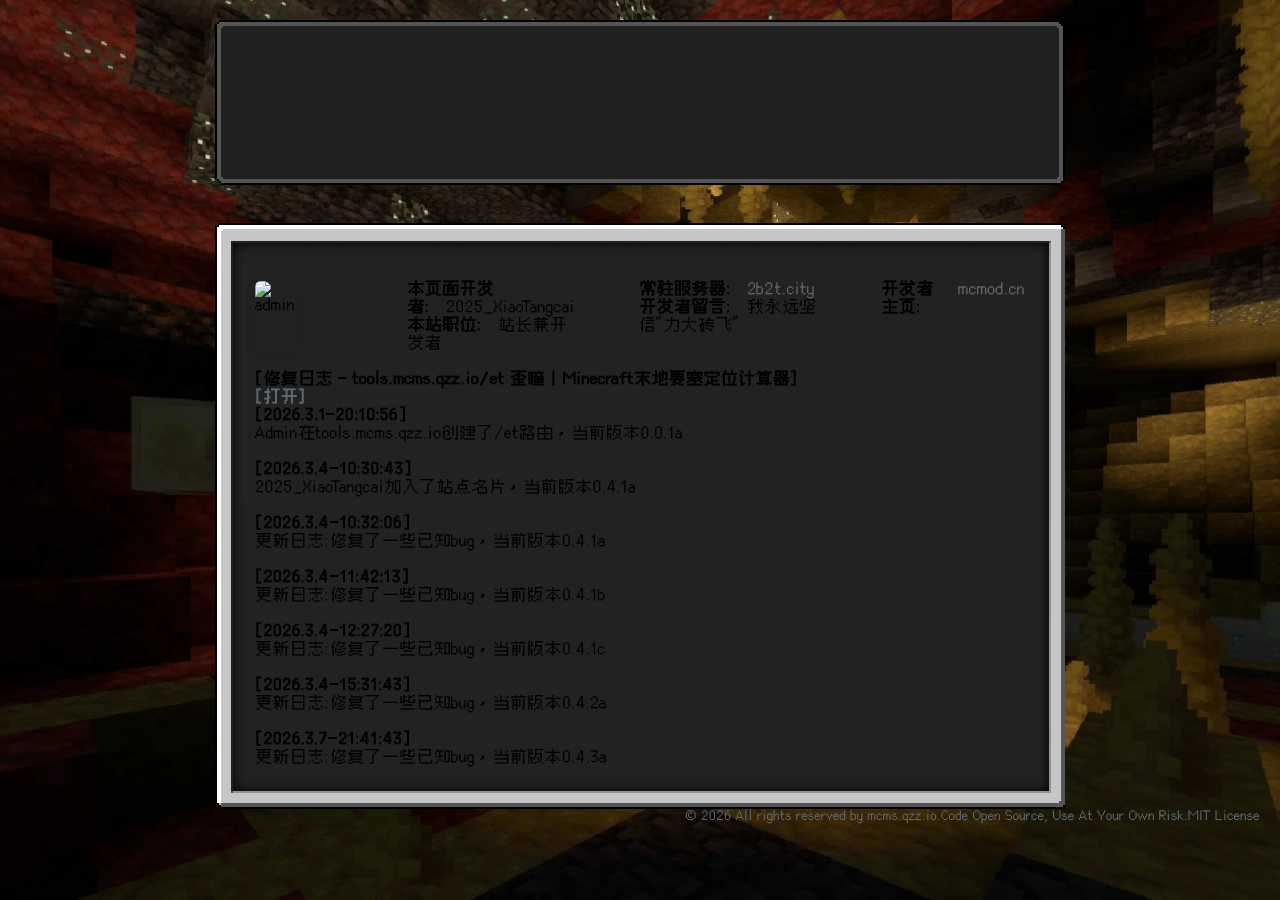
==== commit 1cc381ac: "结构优化" ====
--- a/index.html
+++ b/index.html
@@ -13,14 +13,17 @@
     <meta property="og:image" content="https://tools.mcms.qzz.io/et/index.end.jcd85n.webp">
     <meta http-equiv="X-UA-Compatible" content="IE=edge">
     <meta name="robots" content="index, follow">
-<style>
-    *{box-sizing:border-box;margin:0;padding:0;font-family:"PingFang SC", "HarmonyOS Sans", "Noto Sans", "Helvetica Neue", "Helvetica", "Arial", "Microsoft Yahei",sans-serif;}
-    body{background:#f5f7fa;padding:20px;background-size:cover;background-position:center;background-repeat:no-repeat;background-attachment:fixed;}
-    .container{max-width:1000px;margin:0 auto;background:#ffffff;border-radius:12px;padding:24px;box-shadow:0 2px 12px rgba(0,0,0,.08)}
-    .row{display:flex;gap:8px}
-</style>
+<link rel="stylesheet" href="/css/style.css">
+<link rel="stylesheet" href="/css/index.style.css">
 </head>
 <body>
+<!--background iframe start-->
+<link rel="stylesheet" href="/css/background-iframe.css">
+<iframe title="background" src="/panorama/" class="background-iframe"></iframe>
+<!--background iframe end-->
+<header>
+
+</header>
 <br><div class="container"><div class="row"><img src="https://tools.mcms.qzz.io/et/admin.png" alt="admin" style="width:60px;border-radius:6px;box-shadow:0 2px 8px rgba(0,0,0,0.1);">&nbsp;&nbsp;&nbsp;&nbsp;&nbsp;&nbsp;&nbsp;&nbsp;&nbsp;&nbsp;&nbsp;&nbsp;<div><strong>本页面开发者:&nbsp;&nbsp;</strong>2025_XiaoTangcai<br><strong>本站职位:&nbsp;&nbsp;</strong>站长兼开发者</div>&nbsp;&nbsp;&nbsp;&nbsp;&nbsp;&nbsp;<div><strong>常驻服务器:&nbsp;&nbsp;</strong><a href="https://www.minecraftzw.com/44473.html" target="blank">2b2t.city</a><br><div><strong>开发者留言:&nbsp;&nbsp;</strong>我永远坚信“力大砖飞”</div></div>&nbsp;&nbsp;&nbsp;&nbsp;&nbsp;&nbsp;<strong>开发者主页:&nbsp;&nbsp;</strong><a href="https://center.mcmod.cn/1180626/" target="blank">mcmod.cn</a></div>
 <br><div><strong>[修复日志 - tools.mcms.qzz.io/et 歪瞳 | Minecraft末地要塞定位计算器]</strong></div><a href="/et/" target="blank"><strong>[打开]</strong></a>
 <br><strong>[2026.3.1-20:10:56]</strong><div>Admin在tools.mcms.qzz.io创建了/et路由，当前版本0.0.1a</div>
@@ -32,5 +35,9 @@
 <br><strong>[2026.3.7-21:41:43]</strong><div>更新日志:修复了一些已知bug，当前版本0.4.3a</div>
 </div>
 <div style="text-align: right;color:#606770;font-size:13px;margin-bottom:24px">© 2026 All rights reserved by mcms.qzz.io.Code Open Source, Use At Your Own Risk.<a href="https://tools.mcms.qzz.io/LICENSE.txt" target="blank">MIT License</a></div>
+
+<script src="/js/splashes.js"></script>
+<script src="/js/help.js"></script>
+
 </body>
 </html>
--- a/css/style.css
+++ b/css/style.css
@@ -0,0 +1,41 @@
+@font-face {font-family: 'MinecraftFont';src: url('fonts/类像素字体_俐方体11号.ttf') format('truetype');font-weight: normal;font-style: normal;}
+@font-face {font-family: 'MinecraftFont-h1';src: url('fonts/B_Minecrafter.Reg(主标题).ttf') format('truetype');font-weight: normal;font-style: normal;}
+*{box-sizing:border-box;margin:0;padding:0;font-family:'MinecraftFont',"HarmonyOS Sans", "Noto Sans", "Helvetica Neue", "Helvetica", "Arial", "Microsoft Yahei",sans-serif;-webkit-font-smoothing: none;-moz-osx-font-smoothing: unset;text-rendering: geometricPrecision; }
+body{background:#f5f7fa;padding:20px;background-size:cover;background-position:center;background-repeat:no-repeat;background-attachment:fixed; -webkit-text-size-adjust: 100%; -ms-text-size-adjust: 100%; text-size-adjust: 100%;caret-color:#ffffff;caret-shape:block;}
+header{position: relative;min-height: 165px;max-width:850px;margin:0 auto;margin-bottom: 20px;background:#222222;box-shadow:0 2px 12px rgba(0,0,0,.08);border-style: solid; border-image-source: url('./header.png');border-image-slice: 15 15 15 15 fill;border-width: 30px 30px 30px 30px;image-rendering: pixelated;border-radius:15px;border-image-repeat:round;image-rendering: pixelated;}
+.row{display:flex;gap:8px}
+@media (max-width: 550px) {.row{display:block;}}
+.header-icon{min-width:26px;min-height:26px;max-width:28px;max-height:28px;color:#ffffff}
+.ooops {width: 500px;height: 40px;position: absolute;bottom: -20px;right: -200px;z-index: 50;transform: rotate(-15deg);-ms-transform: rotate(-15deg);-moz-transform: rotate(-15deg);-webkit-transform: rotate(-15deg);-o-transform: rotate(-15deg);}
+.ooops .text, .ooops .shadow {font-size: 0;line-height: 40px;text-align: center;position: absolute;width: 100%;white-space: nowrap;animation: splash-bounce 0.3s infinite ease-in-out alternate;}
+.ooops .text {width: 100%;color: #ff0;z-index: 2;}
+.ooops .shadow {width: 100%;margin: 3px 0 0 4px;color: #3f3f00;z-index: 1;}
+@keyframes splash-bounce {0% { font-size: 26px; }100% { font-size: 30px; }}
+.container{max-width:850px;margin:0 auto;background:#222222;padding:12px;box-shadow:0 2px 12px rgba(0,0,0,.08);border-style: solid; border-image-source: url('./window.webp');border-image-slice: 23 14 15 14 fill;border-width: 46px 28px 30px 28px;image-rendering: pixelated;border-radius:10px;border-image-repeat:round;image-rendering: pixelated;}
+h1{font-size:20px;font-weight:600;color:#ffffff;margin-bottom:20px;text-align:center;}
+.h1{font-size:25px;font-weight:600;color:#ffffff;text-align:center;font-family:'MinecraftFont-h1','MinecraftFont'}
+footer {max-width:1050px;outline: 2px black solid;border-width: 4px;outline-offset: -2px;margin: 0 auto;margin-top: 30px;padding:1em;background-color: #232324;border: 2px #313233 solid;}
+.footer-link {display: inline-flex;align-items: center;gap: 6px;color: #e7e7e7;text-decoration: none;transition: color 0.2s;font-weight: 500;}
+.footer-link:hover {color: #ffffff;}
+.github-icon {width: 25px;height: 25px;vertical-align: middle;filter: grayscale(1) opacity(0.7);transition: filter 0.2s;}
+.footer-link:hover .github-icon {filter: grayscale(0) opacity(1);}
+.footer-header{font-size: 15px; font-weight: bold;color:#fff;margin-bottom: 8px;}
+.footer-text-muted{color:#fff;font-size:12px;margin-bottom:4px;}
+.footer-row{display: flex;gap: 8px;flex-direction: row;justify-content: space-between;}
+.footer-col{display: flex;flex-direction: column;justify-content: flex-end;}
+.copyright-text{color:#fff;font-size:12px;margin-bottom:4px;}
+.footer-row{display:flex;}
+.license-link{color:#fff;}
+.license-link:hover{color: #ffffff;text-decoration: underline;}
+.footer-qrcode{width:100px;height:100px;object-fit:contain;margin-left:10px;border-radius:5px;}
+.text-muted-foreground{color:#ffffff;font-size:17px;margin-bottom:6px}
+.help-container p {margin-bottom: 10px;color: #333;font-size: 14px;}
+.help-icon-wrapper {position: relative;display: inline-block;cursor: help;}
+.icon-question {color: #6b7280;transition: color 0.2s ease-in-out;width: 16px;height: 16px;vertical-align: middle;margin-left: 5px;}
+.icon-question:hover {color: #4b5563;}
+.help-bubble {position: absolute;top: -165%;left:100px;transform: translateX(-50%);background-color: rgba(0, 0, 0, 0.9);color: white;padding: 8px 12px;border-radius: 4px;font-size: 12px;line-height: 1.4;white-space: nowrap;z-index: 1000;opacity: 0;visibility: hidden;transition: opacity 0.3s ease, visibility 0.3s ease;}
+.help-bubble.show {opacity: 1;visibility: visible;}
+.help-bubble2 {position: absolute;top: -255%;left: 185px;transform: translateX(-50%);background-color: rgba(0, 0, 0, 0.9);color: white;padding: 8px 12px;border-radius: 4px;font-size: 12px;line-height: 1.4;white-space: nowrap;z-index: 1000;opacity: 0;visibility: hidden;transition: opacity 0.3s ease, visibility 0.3s ease;}
+.help-bubble2.show {opacity: 1;visibility: visible;}
+a{color: #606770; text-decoration: none; transition: color 0.3s;}
+a:hover {color: #a81900;}
--- a/css/background-iframe.css
+++ b/css/background-iframe.css
@@ -0,0 +1,2 @@
+body{margin: 0;overflow-x: hidden;box-sizing: border-box; }
+.background-iframe{position: fixed;height: 3360px !important;width: 1890px !important; top:0%;border: none;z-index: -9999;left: 50%;transform: translateX(-50%) scale(1.006);will-change: transform; }
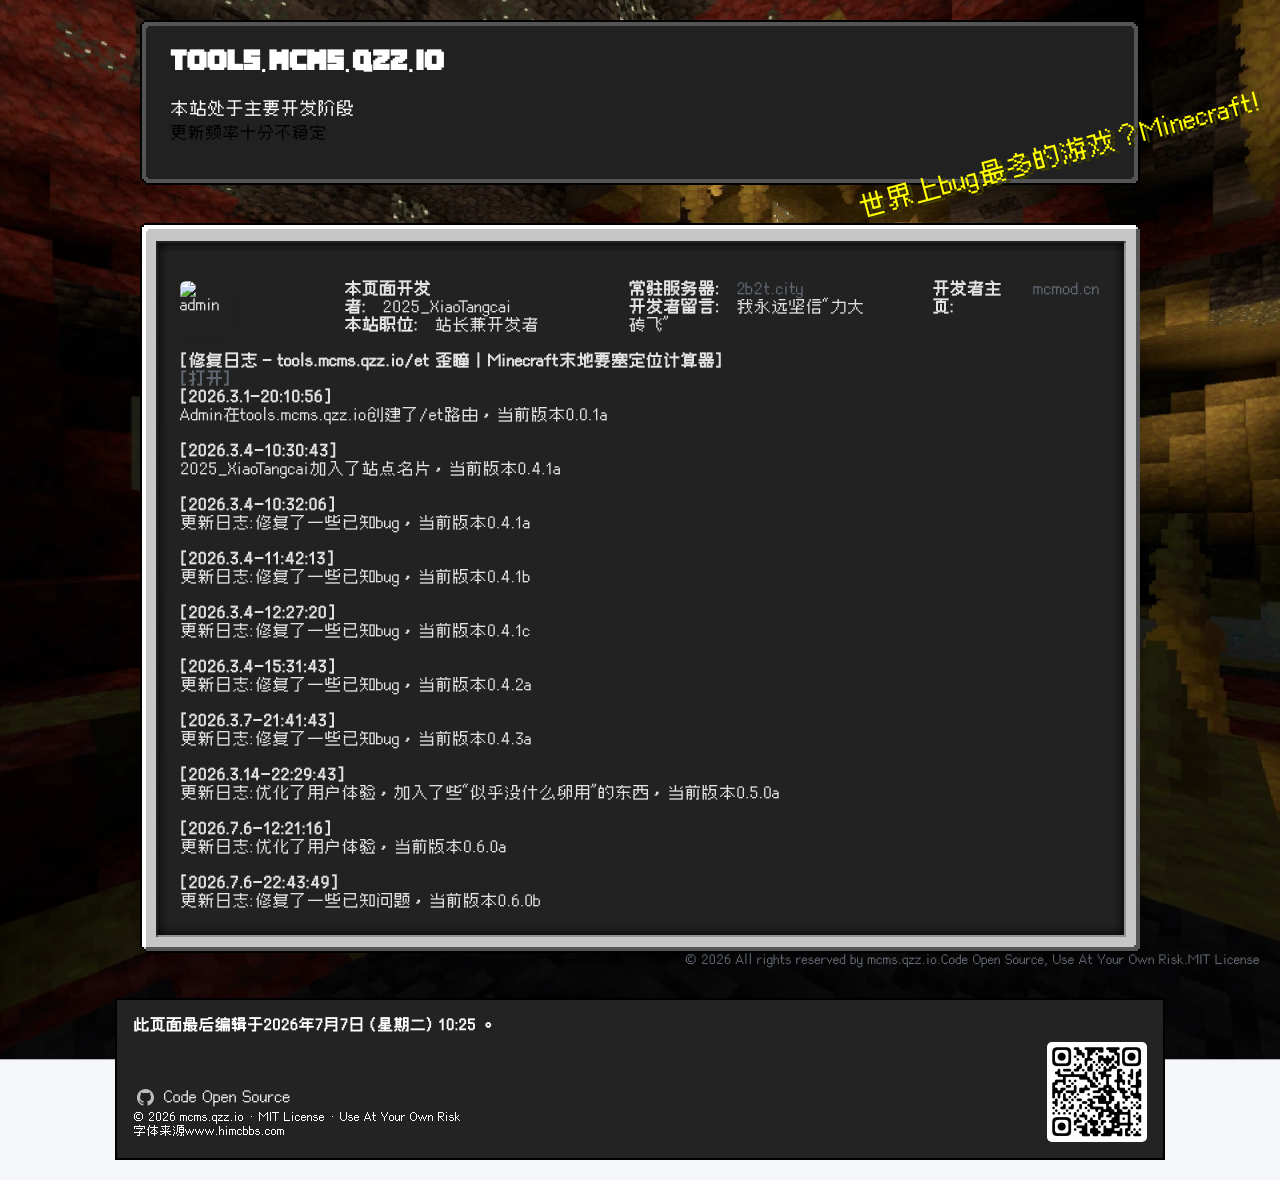
==== commit 7a2a44c6: "一份美味的更新" ====
--- a/index.html
+++ b/index.html
@@ -22,7 +22,11 @@
 <iframe title="background" src="/panorama/" class="background-iframe"></iframe>
 <!--background iframe end-->
 <header>
-
+    <div class="row"><h1><div class="row"><div class="h1">TOOLS.MCMS.QZZ.IO</div><!--留空--></div></h1></div><p class="text-muted-foreground">本站处于主要开发阶段</p><p class="text-muted-GGbeng">更新频率十分不稳定</p>
+    <div id="splash-container" class="ooops">
+        <div class="shadow" id="splash-shadow">加载中...</div>
+        <div class="text" id="splash-text">加载中...</div>
+    </div>
 </header>
 <br><div class="container"><div class="row"><img src="https://tools.mcms.qzz.io/et/admin.png" alt="admin" style="width:60px;border-radius:6px;box-shadow:0 2px 8px rgba(0,0,0,0.1);">&nbsp;&nbsp;&nbsp;&nbsp;&nbsp;&nbsp;&nbsp;&nbsp;&nbsp;&nbsp;&nbsp;&nbsp;<div><strong>本页面开发者:&nbsp;&nbsp;</strong>2025_XiaoTangcai<br><strong>本站职位:&nbsp;&nbsp;</strong>站长兼开发者</div>&nbsp;&nbsp;&nbsp;&nbsp;&nbsp;&nbsp;<div><strong>常驻服务器:&nbsp;&nbsp;</strong><a href="https://www.minecraftzw.com/44473.html" target="blank">2b2t.city</a><br><div><strong>开发者留言:&nbsp;&nbsp;</strong>我永远坚信“力大砖飞”</div></div>&nbsp;&nbsp;&nbsp;&nbsp;&nbsp;&nbsp;<strong>开发者主页:&nbsp;&nbsp;</strong><a href="https://center.mcmod.cn/1180626/" target="blank">mcmod.cn</a></div>
 <br><div><strong>[修复日志 - tools.mcms.qzz.io/et 歪瞳 | Minecraft末地要塞定位计算器]</strong></div><a href="/et/" target="blank"><strong>[打开]</strong></a>
@@ -33,11 +37,29 @@
 <br><strong>[2026.3.4-12:27:20]</strong><div>更新日志:修复了一些已知bug，当前版本0.4.1c</div>
 <br><strong>[2026.3.4-15:31:43]</strong><div>更新日志:修复了一些已知bug，当前版本0.4.2a</div>
 <br><strong>[2026.3.7-21:41:43]</strong><div>更新日志:修复了一些已知bug，当前版本0.4.3a</div>
+<br><strong>[2026.3.14-22:29:43]</strong><div>更新日志:优化了用户体验，加入了些“似乎没什么卵用”的东西，当前版本0.5.0a</div>
+<br><strong>[2026.7.6-12:21:16]</strong><div>更新日志:优化了用户体验，当前版本0.6.0a</div>
+<br><strong>[2026.7.6-22:43:49]</strong><div>更新日志:修复了一些已知问题，当前版本0.6.0b</div>
 </div>
 <div style="text-align: right;color:#606770;font-size:13px;margin-bottom:24px">© 2026 All rights reserved by mcms.qzz.io.Code Open Source, Use At Your Own Risk.<a href="https://tools.mcms.qzz.io/LICENSE.txt" target="blank">MIT License</a></div>
 
 <script src="/js/splashes.js"></script>
-<script src="/js/help.js"></script>
-
+<footer>
+    <div class="footer-header">此页面最后编辑于2026年7月7日 (星期二) 10:25 。</div>
+        <div class="footer-text-muted"></div>
+        <div class="footer-text-muted"></div>
+        <div class="footer-row">
+            <div class="footer-col">
+                <a href="https://github.com/XiaoTC-2026/tools.mcms.qzz.io/" target="_blank" class="footer-link" rel="noopener">
+                    <svg xmlns="http://www.w3.org/2000/svg" class="github-icon" enable-background="new 0 0 5000 5000" version="1.1" viewBox="0 0 5e3 5e3"> <style type="text/css">.st0{fill:#1B1F23;} .st1{fill:#FFFFFF;}</style>  <circle class="st0" cx="2500" cy="2495.9" r="1675.1"/> <path class="st1" d="m2500 789c-943.8 0-1708.2 764.4-1708.2 1708.2 0 755.9 489 1394.3 1168 1620.7 85.4 14.9 117.4-36.3 117.4-81.1 0-40.6-2.1-175.1-2.1-318.2-429.2 79-540.2-104.6-574.4-200.7-19.2-49.1-102.5-200.7-175.1-241.3-59.8-32-145.2-111-2.1-113.2 134.5-2.1 230.6 123.8 262.6 175.1 153.7 258.4 399.3 185.8 497.5 140.9 14.9-111 59.8-185.8 108.9-228.5-380.1-42.7-777.2-190-777.2-843.4 0-185.8 66.2-339.5 175.1-459.1-17.1-42.7-76.9-217.8 17.1-452.7 0 0 143.1-44.8 469.8 175.1 136.7-38.4 281.9-57.7 427.1-57.7s290.4 19.2 427.1 57.7c326.7-222.1 469.8-175.1 469.8-175.1 94 234.9 34.2 410 17.1 452.7 108.9 119.6 175.1 271.2 175.1 459.1 0 655.5-399.3 800.7-779.4 843.4 61.9 53.4 115.3 155.9 115.3 316 0 228.5-2.1 412.1-2.1 469.8 0 44.8 32 98.2 117.4 81.1 674.7-226.3 1163.7-866.9 1163.7-1620.7-0.2-943.7-764.6-1708.1-1708.4-1708.1z"/> </svg>
+                    Code Open Source
+                </a>
+                <p class="copyright-text">© 2026 mcms.qzz.io · <a href="LICENSE.txt" target="_blank" class="license-link" rel="noopener">MIT License</a><span class="risk-text"> · Use At Your Own Risk <br><a href="https://www.himcbbs.com/resources/125/"  target="_blank" class="license-link">字体来源www.himcbbs.com</a></span></p>
+            </div>
+        <div class="footer-row">
+            <img class="footer-qrcode" src="/imgs/et.qrcode.png" title="此页面二维码" width="100px"  alt="https://tools.mcms.qzz.io/et" class="footer-qrcode">
+        </div>
+    </div>
+</footer>
 </body>
 </html>
--- a/css/style.css
+++ b/css/style.css
@@ -2,7 +2,6 @@
 @font-face {font-family: 'MinecraftFont-h1';src: url('fonts/B_Minecrafter.Reg(主标题).ttf') format('truetype');font-weight: normal;font-style: normal;}
 *{box-sizing:border-box;margin:0;padding:0;font-family:'MinecraftFont',"HarmonyOS Sans", "Noto Sans", "Helvetica Neue", "Helvetica", "Arial", "Microsoft Yahei",sans-serif;-webkit-font-smoothing: none;-moz-osx-font-smoothing: unset;text-rendering: geometricPrecision; }
 body{background:#f5f7fa;padding:20px;background-size:cover;background-position:center;background-repeat:no-repeat;background-attachment:fixed; -webkit-text-size-adjust: 100%; -ms-text-size-adjust: 100%; text-size-adjust: 100%;caret-color:#ffffff;caret-shape:block;}
-header{position: relative;min-height: 165px;max-width:850px;margin:0 auto;margin-bottom: 20px;background:#222222;box-shadow:0 2px 12px rgba(0,0,0,.08);border-style: solid; border-image-source: url('./header.png');border-image-slice: 15 15 15 15 fill;border-width: 30px 30px 30px 30px;image-rendering: pixelated;border-radius:15px;border-image-repeat:round;image-rendering: pixelated;}
 .row{display:flex;gap:8px}
 @media (max-width: 550px) {.row{display:block;}}
 .header-icon{min-width:26px;min-height:26px;max-width:28px;max-height:28px;color:#ffffff}
@@ -11,7 +10,6 @@
 .ooops .text {width: 100%;color: #ff0;z-index: 2;}
 .ooops .shadow {width: 100%;margin: 3px 0 0 4px;color: #3f3f00;z-index: 1;}
 @keyframes splash-bounce {0% { font-size: 26px; }100% { font-size: 30px; }}
-.container{max-width:850px;margin:0 auto;background:#222222;padding:12px;box-shadow:0 2px 12px rgba(0,0,0,.08);border-style: solid; border-image-source: url('./window.webp');border-image-slice: 23 14 15 14 fill;border-width: 46px 28px 30px 28px;image-rendering: pixelated;border-radius:10px;border-image-repeat:round;image-rendering: pixelated;}
 h1{font-size:20px;font-weight:600;color:#ffffff;margin-bottom:20px;text-align:center;}
 .h1{font-size:25px;font-weight:600;color:#ffffff;text-align:center;font-family:'MinecraftFont-h1','MinecraftFont'}
 footer {max-width:1050px;outline: 2px black solid;border-width: 4px;outline-offset: -2px;margin: 0 auto;margin-top: 30px;padding:1em;background-color: #232324;border: 2px #313233 solid;}
--- a/css/index.style.css
+++ b/css/index.style.css
@@ -0,0 +1,4 @@
+header{position: relative;min-height: 165px;max-width:1000px;margin:0 auto;margin-bottom: 20px;background:#222222;box-shadow:0 2px 12px rgba(0,0,0,.08);border-style: solid; border-image-source: url('./header.png');border-image-slice: 15 15 15 15 fill;border-width: 30px 30px 30px 30px;image-rendering: pixelated;border-radius:15px;border-image-repeat:round;image-rendering: pixelated;}
+.container{max-width:1000px;margin:0 auto;background:#222222;padding:12px;box-shadow:0 2px 12px rgba(0,0,0,.08);border-style: solid; border-image-source: url('./window.webp');border-image-slice: 23 14 15 14 fill;border-width: 46px 28px 30px 28px;image-rendering: pixelated;border-radius:10px;border-image-repeat:round;image-rendering: pixelated;}
+.container-font{color: #ffffff;}
+div{color:#e2e2e2}
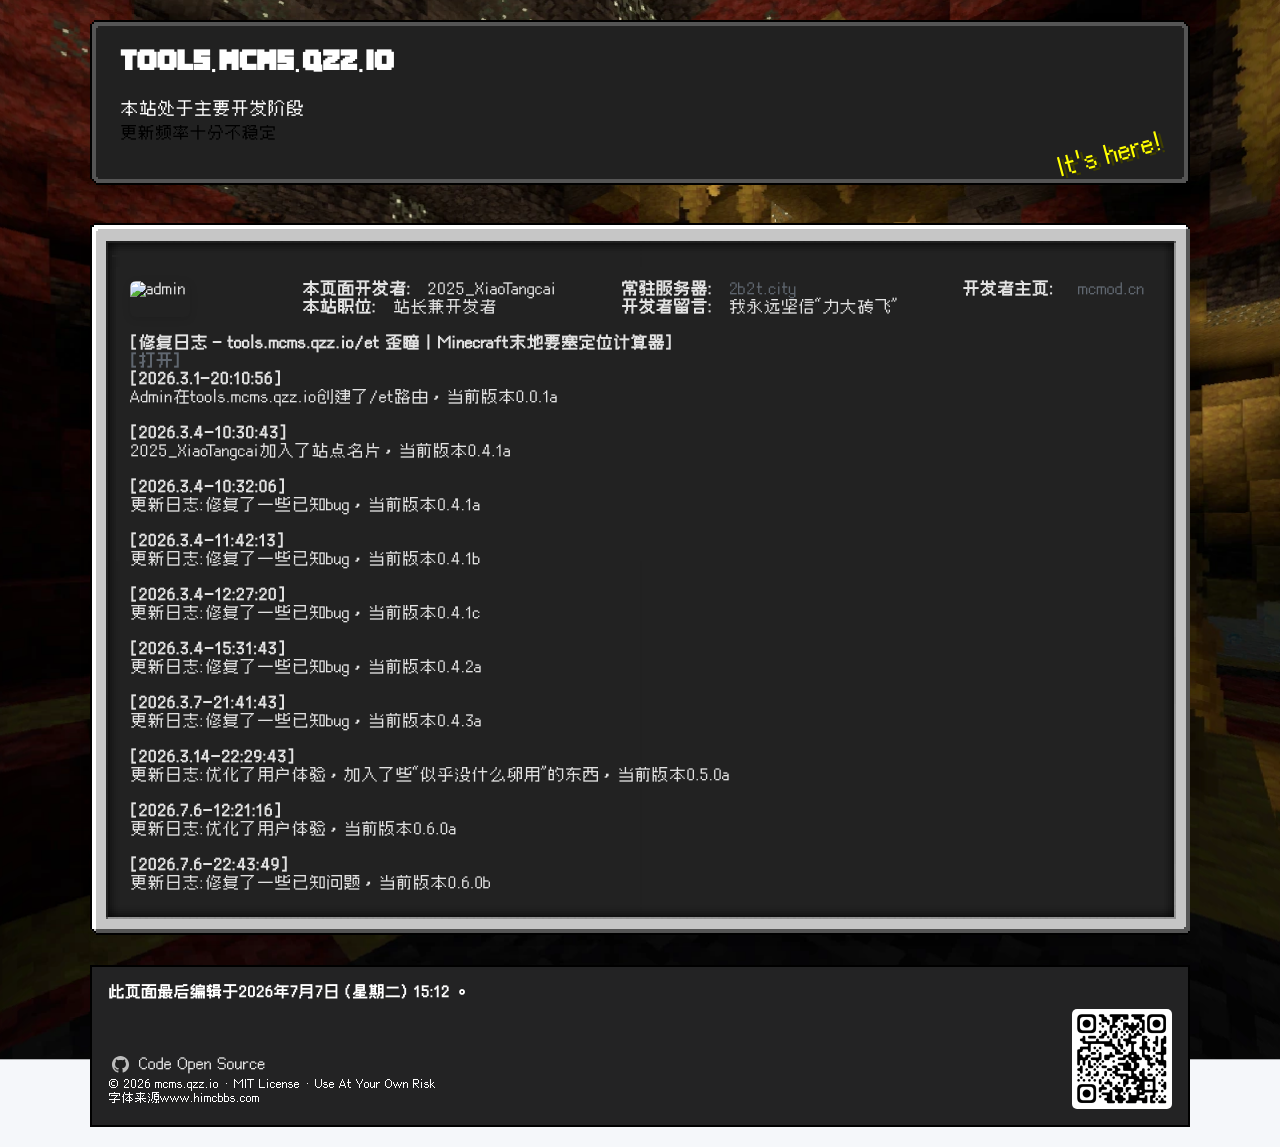
==== commit c4544a20: "没啥好写的" ====
--- a/index.html
+++ b/index.html
@@ -41,11 +41,9 @@
 <br><strong>[2026.7.6-12:21:16]</strong><div>更新日志:优化了用户体验，当前版本0.6.0a</div>
 <br><strong>[2026.7.6-22:43:49]</strong><div>更新日志:修复了一些已知问题，当前版本0.6.0b</div>
 </div>
-<div style="text-align: right;color:#606770;font-size:13px;margin-bottom:24px">© 2026 All rights reserved by mcms.qzz.io.Code Open Source, Use At Your Own Risk.<a href="https://tools.mcms.qzz.io/LICENSE.txt" target="blank">MIT License</a></div>
-
 <script src="/js/splashes.js"></script>
 <footer>
-    <div class="footer-header">此页面最后编辑于2026年7月7日 (星期二) 10:25 。</div>
+    <div class="footer-header">此页面最后编辑于2026年7月7日 (星期二) 15:12 。</div>
         <div class="footer-text-muted"></div>
         <div class="footer-text-muted"></div>
         <div class="footer-row">
--- a/css/index.style.css
+++ b/css/index.style.css
@@ -1,4 +1,5 @@
-header{position: relative;min-height: 165px;max-width:1000px;margin:0 auto;margin-bottom: 20px;background:#222222;box-shadow:0 2px 12px rgba(0,0,0,.08);border-style: solid; border-image-source: url('./header.png');border-image-slice: 15 15 15 15 fill;border-width: 30px 30px 30px 30px;image-rendering: pixelated;border-radius:15px;border-image-repeat:round;image-rendering: pixelated;}
-.container{max-width:1000px;margin:0 auto;background:#222222;padding:12px;box-shadow:0 2px 12px rgba(0,0,0,.08);border-style: solid; border-image-source: url('./window.webp');border-image-slice: 23 14 15 14 fill;border-width: 46px 28px 30px 28px;image-rendering: pixelated;border-radius:10px;border-image-repeat:round;image-rendering: pixelated;}
+header{position: relative;min-height: 165px;max-width:1100px;margin:0 auto;margin-bottom: 20px;background:#222222;box-shadow:0 2px 12px rgba(0,0,0,.08);border-style: solid; border-image-source: url('./header.png');border-image-slice: 15 15 15 15 fill;border-width: 30px 30px 30px 30px;image-rendering: pixelated;border-radius:15px;border-image-repeat:round;image-rendering: pixelated;}
+.container{max-width:1100px;margin:0 auto;background:#222222;padding:12px;box-shadow:0 2px 12px rgba(0,0,0,.08);border-style: solid; border-image-source: url('./window.webp');border-image-slice: 23 14 15 14 fill;border-width: 46px 28px 30px 28px;image-rendering: pixelated;border-radius:10px;border-image-repeat:round;image-rendering: pixelated;}
 .container-font{color: #ffffff;}
-div{color:#e2e2e2}+div{color:#e2e2e2}
+footer{max-width: 1100px !important;}
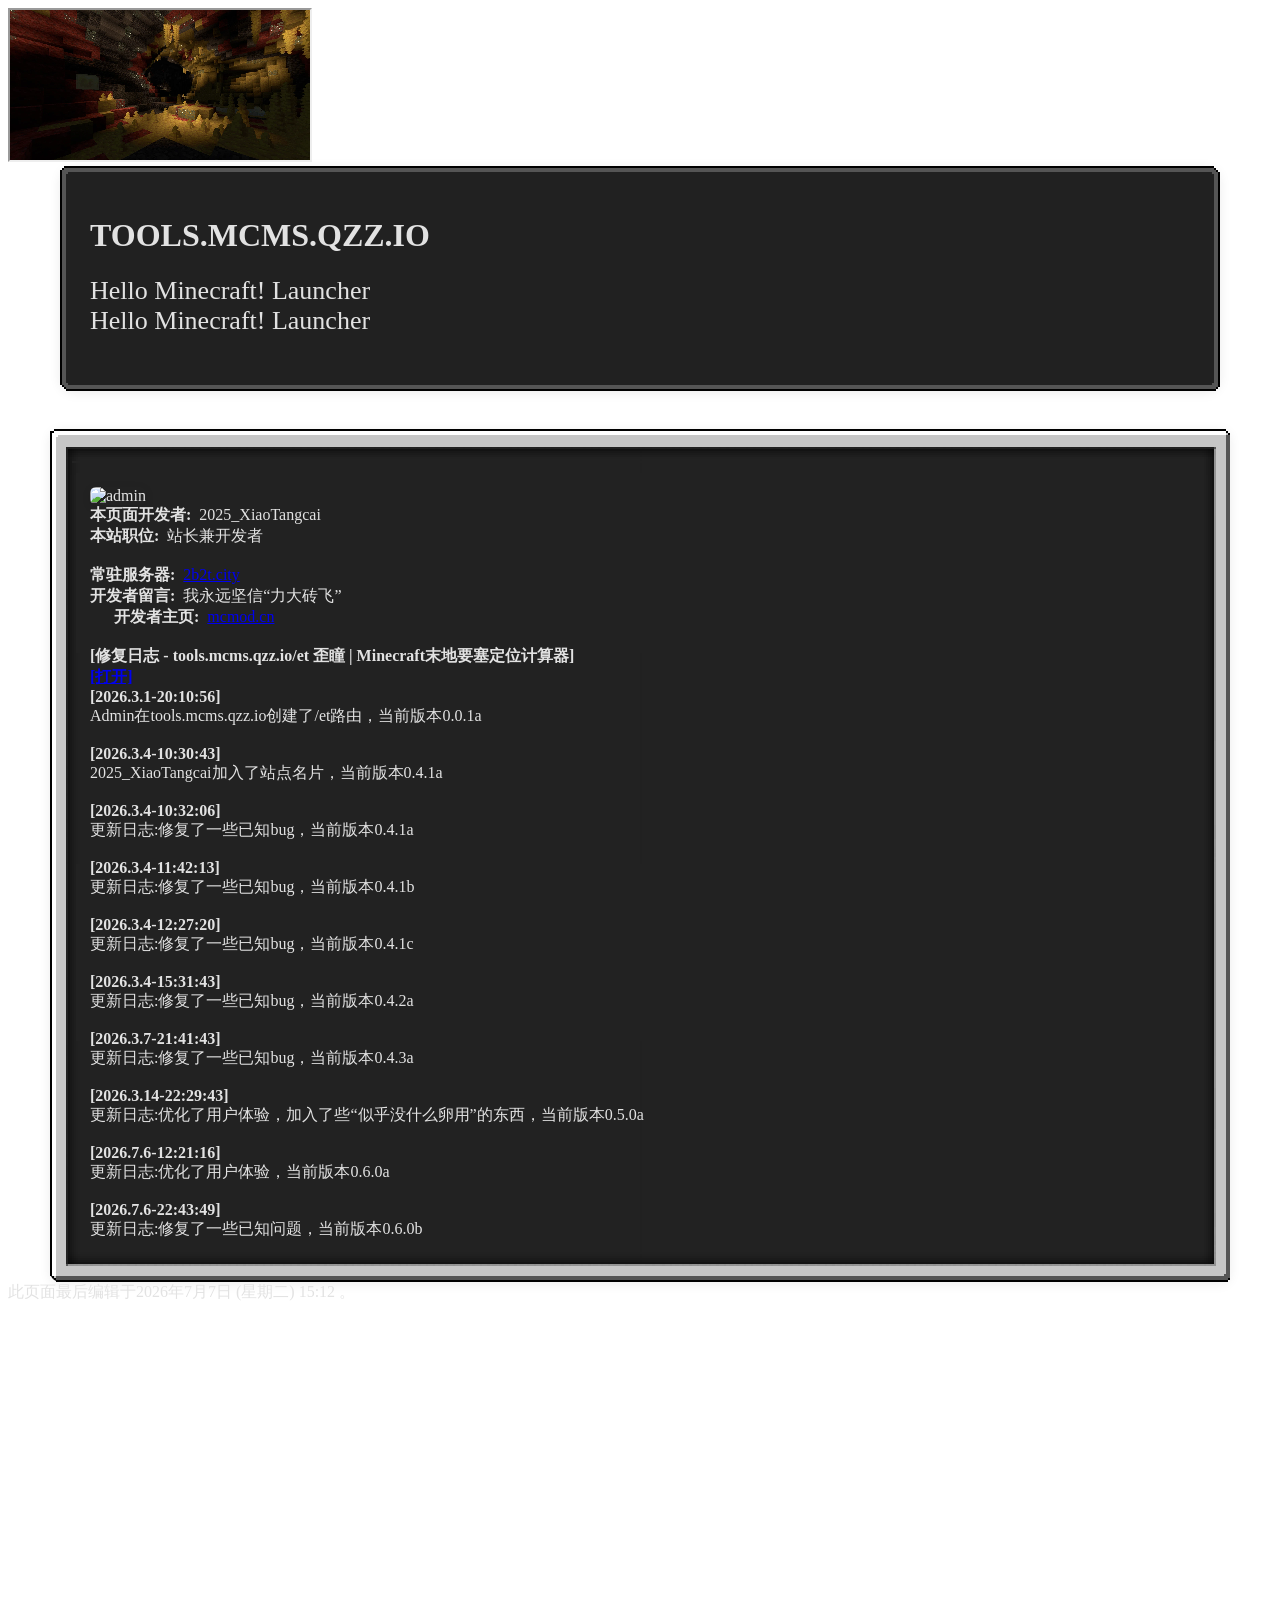
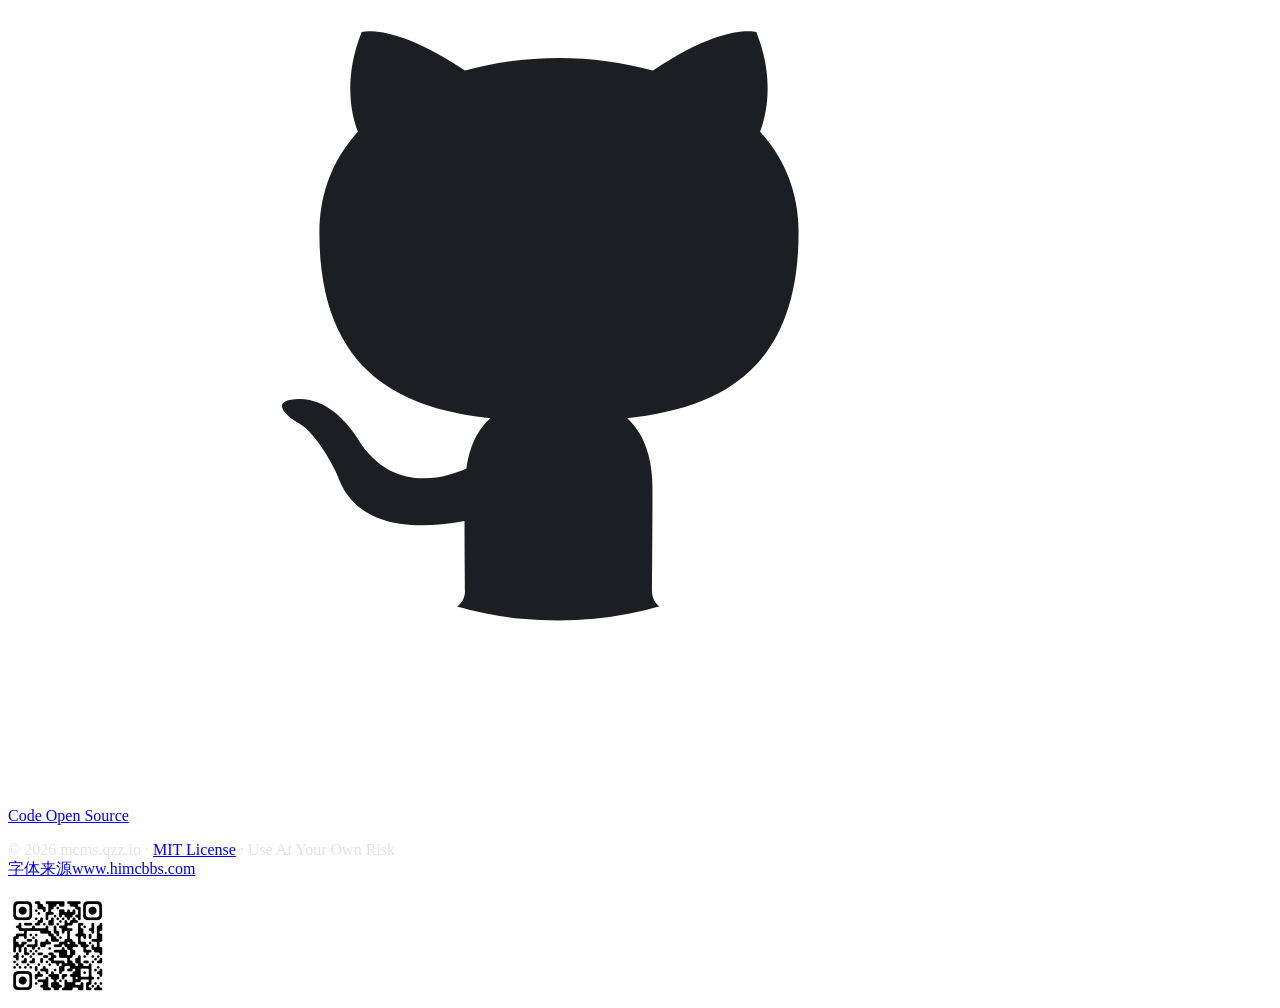
==== commit f7d9abe9: "修复" ====
--- a/index.html
+++ b/index.html
@@ -13,7 +13,6 @@
     <meta property="og:image" content="https://tools.mcms.qzz.io/et/index.end.jcd85n.webp">
     <meta http-equiv="X-UA-Compatible" content="IE=edge">
     <meta name="robots" content="index, follow">
-<link rel="stylesheet" href="/css/style.css">
 <link rel="stylesheet" href="/css/index.style.css">
 </head>
 <body>
@@ -22,7 +21,7 @@
 <iframe title="background" src="/panorama/" class="background-iframe"></iframe>
 <!--background iframe end-->
 <header>
-    <div class="row"><h1><div class="row"><div class="h1">TOOLS.MCMS.QZZ.IO</div><!--留空--></div></h1></div><p class="text-muted-foreground">本站处于主要开发阶段</p><p class="text-muted-GGbeng">更新频率十分不稳定</p>
+    <div class="row"><h1><div class="row"><div class="h1">TOOLS.MCMS.QZZ.IO</div><!--留空--></div></h1></div><p class="text-muted-foreground"></p><p class="text-muted-GGbeng"></p>
     <div id="splash-container" class="ooops">
         <div class="shadow" id="splash-shadow">加载中...</div>
         <div class="text" id="splash-text">加载中...</div>
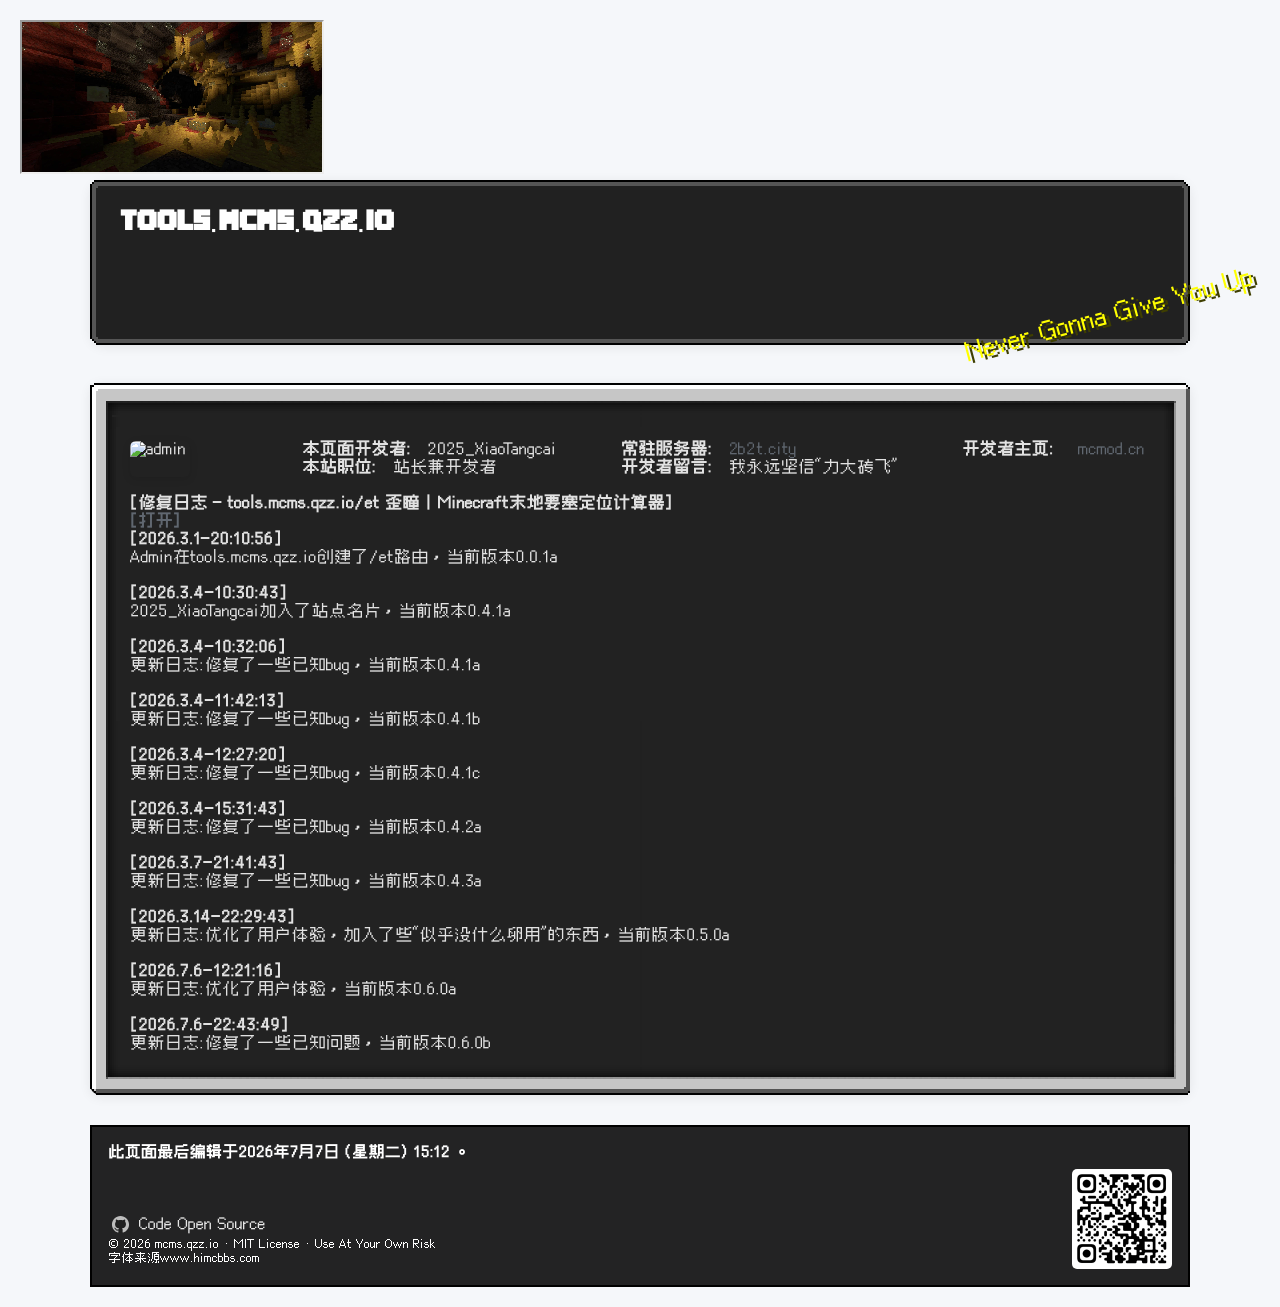
==== commit 50307f78: "修复" ====
--- a/index.html
+++ b/index.html
@@ -14,6 +14,7 @@
     <meta http-equiv="X-UA-Compatible" content="IE=edge">
     <meta name="robots" content="index, follow">
 <link rel="stylesheet" href="/css/index.style.css">
+<link rel="stylesheet" href="/css/style.css">
 </head>
 <body>
 <!--background iframe start-->
--- a/css/style.css
+++ b/css/style.css
@@ -0,0 +1,39 @@
+@font-face {font-family: 'MinecraftFont';src: url('fonts/类像素字体_俐方体11号.ttf') format('truetype');font-weight: normal;font-style: normal;}
+@font-face {font-family: 'MinecraftFont-h1';src: url('fonts/B_Minecrafter.Reg(主标题).ttf') format('truetype');font-weight: normal;font-style: normal;}
+*{box-sizing:border-box;margin:0;padding:0;font-family:'MinecraftFont',"HarmonyOS Sans", "Noto Sans", "Helvetica Neue", "Helvetica", "Arial", "Microsoft Yahei",sans-serif;-webkit-font-smoothing: none;-moz-osx-font-smoothing: unset;text-rendering: geometricPrecision; }
+body{background:#f5f7fa;padding:20px;background-size:cover;background-position:center;background-repeat:no-repeat;background-attachment:fixed; -webkit-text-size-adjust: 100%; -ms-text-size-adjust: 100%; text-size-adjust: 100%;caret-color:#ffffff;caret-shape:block;}
+.row{display:flex;gap:8px}
+@media (max-width: 550px) {.row{display:block;}}
+.header-icon{min-width:26px;min-height:26px;max-width:28px;max-height:28px;color:#ffffff}
+.ooops {width: 500px;height: 40px;position: absolute;bottom: -20px;right: -200px;z-index:9999;transform: rotate(-15deg);-ms-transform: rotate(-15deg);-moz-transform: rotate(-15deg);-webkit-transform: rotate(-15deg);-o-transform: rotate(-15deg);}
+.ooops .text, .ooops .shadow {font-size: 0;line-height: 40px;text-align: center;position: absolute;width: 100%;white-space: nowrap;animation: splash-bounce 0.3s infinite ease-in-out alternate;}
+.ooops .text {width: 100%;color: #ff0;z-index: 2;}
+.ooops .shadow {width: 100%;margin: 3px 0 0 4px;color: #3f3f00;z-index: 1;}
+@keyframes splash-bounce {0% { font-size: 26px; }100% { font-size: 30px; }}
+h1{font-size:20px;font-weight:600;color:#ffffff;margin-bottom:20px;text-align:center;}
+.h1{font-size:25px;font-weight:600;color:#ffffff;text-align:center;font-family:'MinecraftFont-h1','MinecraftFont'}
+footer {max-width:1050px;outline: 2px black solid;border-width: 4px;outline-offset: -2px;margin: 0 auto;margin-top: 30px;padding:1em;background-color: #232324;border: 2px #313233 solid;}
+.footer-link {display: inline-flex;align-items: center;gap: 6px;color: #e7e7e7;text-decoration: none;transition: color 0.2s;font-weight: 500;}
+.footer-link:hover {color: #ffffff;}
+.github-icon {width: 25px;height: 25px;vertical-align: middle;filter: grayscale(1) opacity(0.7);transition: filter 0.2s;}
+.footer-link:hover .github-icon {filter: grayscale(0) opacity(1);}
+.footer-header{font-size: 15px; font-weight: bold;color:#fff;margin-bottom: 8px;}
+.footer-text-muted{color:#fff;font-size:12px;margin-bottom:4px;}
+.footer-row{display: flex;gap: 8px;flex-direction: row;justify-content: space-between;}
+.footer-col{display: flex;flex-direction: column;justify-content: flex-end;}
+.copyright-text{color:#fff;font-size:12px;margin-bottom:4px;}
+.footer-row{display:flex;}
+.license-link{color:#fff;}
+.license-link:hover{color: #ffffff;text-decoration: underline;}
+.footer-qrcode{width:100px;height:100px;object-fit:contain;margin-left:10px;border-radius:5px;}
+.text-muted-foreground{color:#ffffff;font-size:17px;margin-bottom:6px}
+.help-container p {margin-bottom: 10px;color: #333;font-size: 14px;}
+.help-icon-wrapper {position: relative;display: inline-block;cursor: help;}
+.icon-question {color: #6b7280;transition: color 0.2s ease-in-out;width: 16px;height: 16px;vertical-align: middle;margin-left: 5px;}
+.icon-question:hover {color: #4b5563;}
+.help-bubble {position: absolute;top: -165%;left:100px;transform: translateX(-50%);background-color: rgba(0, 0, 0, 0.9);color: white;padding: 8px 12px;border-radius: 4px;font-size: 12px;line-height: 1.4;white-space: nowrap;z-index: 1000;opacity: 0;visibility: hidden;transition: opacity 0.3s ease, visibility 0.3s ease;}
+.help-bubble.show {opacity: 1;visibility: visible;}
+.help-bubble2 {position: absolute;top: -255%;left: 185px;transform: translateX(-50%);background-color: rgba(0, 0, 0, 0.9);color: white;padding: 8px 12px;border-radius: 4px;font-size: 12px;line-height: 1.4;white-space: nowrap;z-index: 1000;opacity: 0;visibility: hidden;transition: opacity 0.3s ease, visibility 0.3s ease;}
+.help-bubble2.show {opacity: 1;visibility: visible;}
+a{color: #606770; text-decoration: none; transition: color 0.3s;}
+a:hover {color: #a81900;}
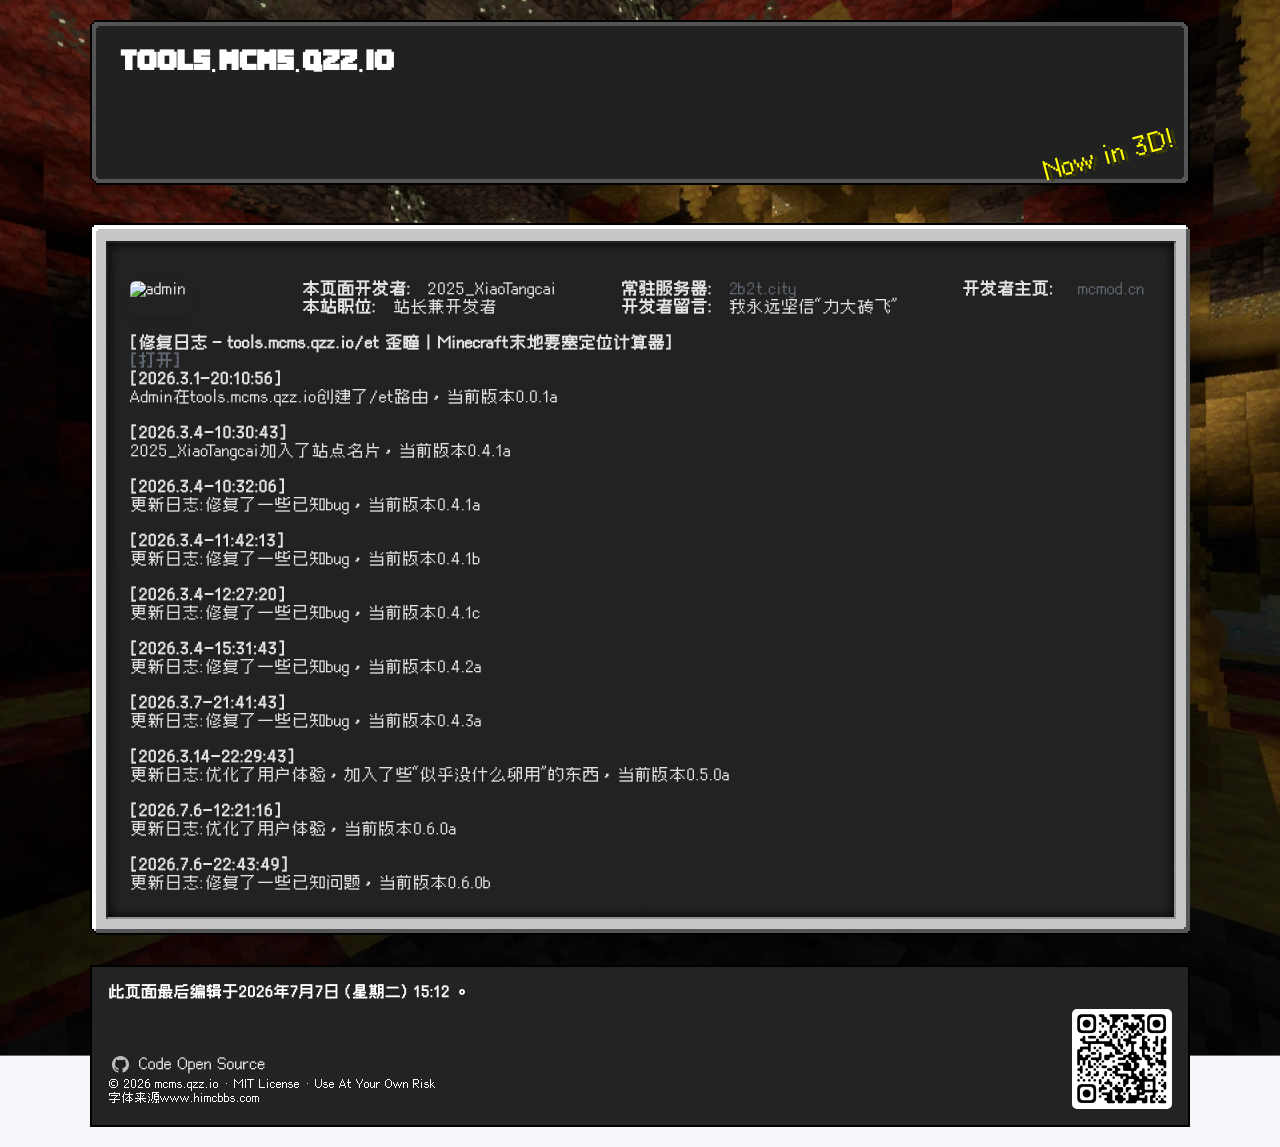
==== commit be333f2d: "修复" ====
--- a/index.html
+++ b/index.html
@@ -18,7 +18,7 @@
 </head>
 <body>
 <!--background iframe start-->
-<link rel="stylesheet" href="/css/background-iframe.css">
+<link rel="stylesheet" href="/panorama/background-iframe.css">
 <iframe title="background" src="/panorama/" class="background-iframe"></iframe>
 <!--background iframe end-->
 <header>
--- a/css/style.css
+++ b/css/style.css
@@ -1,5 +1,5 @@
-@font-face {font-family: 'MinecraftFont';src: url('fonts/类像素字体_俐方体11号.ttf') format('truetype');font-weight: normal;font-style: normal;}
-@font-face {font-family: 'MinecraftFont-h1';src: url('fonts/B_Minecrafter.Reg(主标题).ttf') format('truetype');font-weight: normal;font-style: normal;}
+@font-face {font-family: 'MinecraftFont';src: url('/fonts/类像素字体_俐方体11号.ttf') format('truetype');font-weight: normal;font-style: normal;}
+@font-face {font-family: 'MinecraftFont-h1';src: url('/fonts/B_Minecrafter.Reg(主标题).ttf') format('truetype');font-weight: normal;font-style: normal;}
 *{box-sizing:border-box;margin:0;padding:0;font-family:'MinecraftFont',"HarmonyOS Sans", "Noto Sans", "Helvetica Neue", "Helvetica", "Arial", "Microsoft Yahei",sans-serif;-webkit-font-smoothing: none;-moz-osx-font-smoothing: unset;text-rendering: geometricPrecision; }
 body{background:#f5f7fa;padding:20px;background-size:cover;background-position:center;background-repeat:no-repeat;background-attachment:fixed; -webkit-text-size-adjust: 100%; -ms-text-size-adjust: 100%; text-size-adjust: 100%;caret-color:#ffffff;caret-shape:block;}
 .row{display:flex;gap:8px}
--- a/panorama/background-iframe.css
+++ b/panorama/background-iframe.css
@@ -0,0 +1,2 @@
+body {margin: 0;overflow-x: hidden;box-sizing: border-box;}
+.background-iframe {position: fixed;height: 3360px !important;width: 1890px !important;top: 0%;border: none;z-index: -9999;left: 50%;transform: translateX(-50%) scale(1.012);will-change: transform;}
